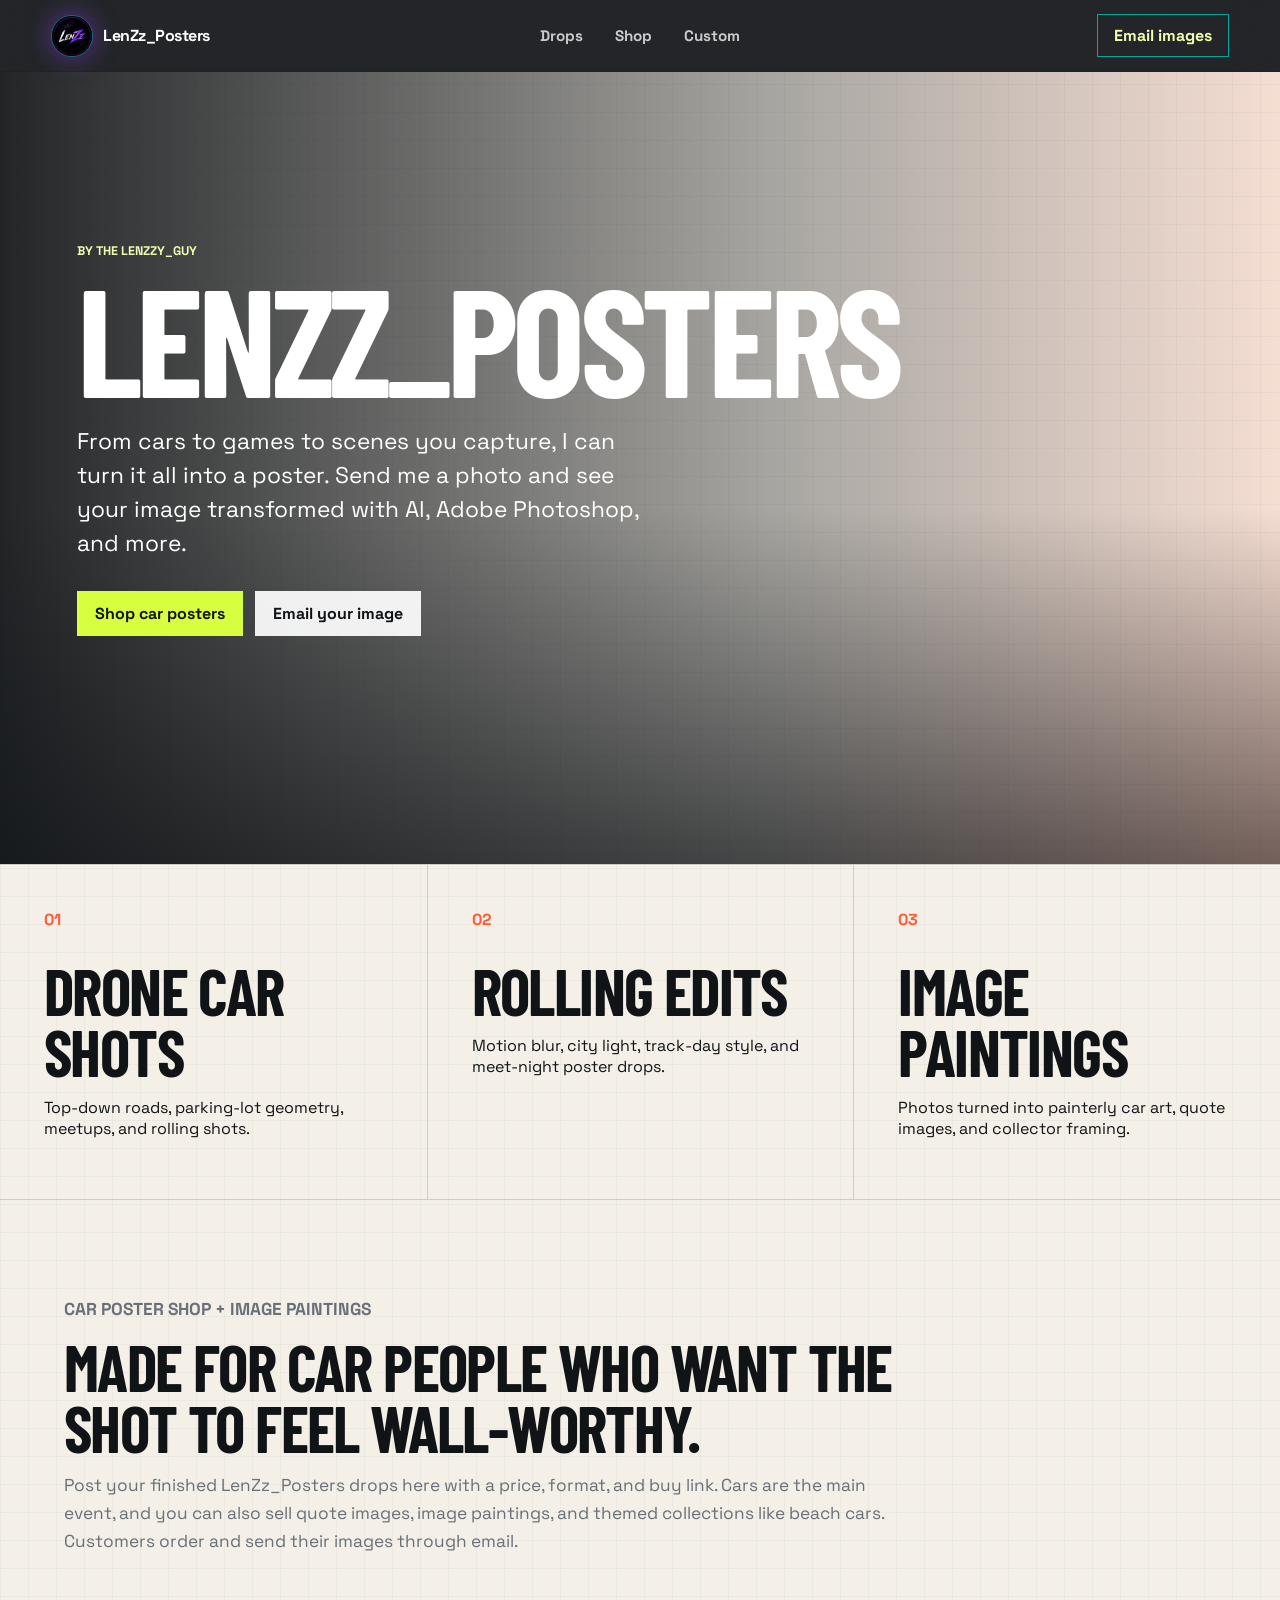
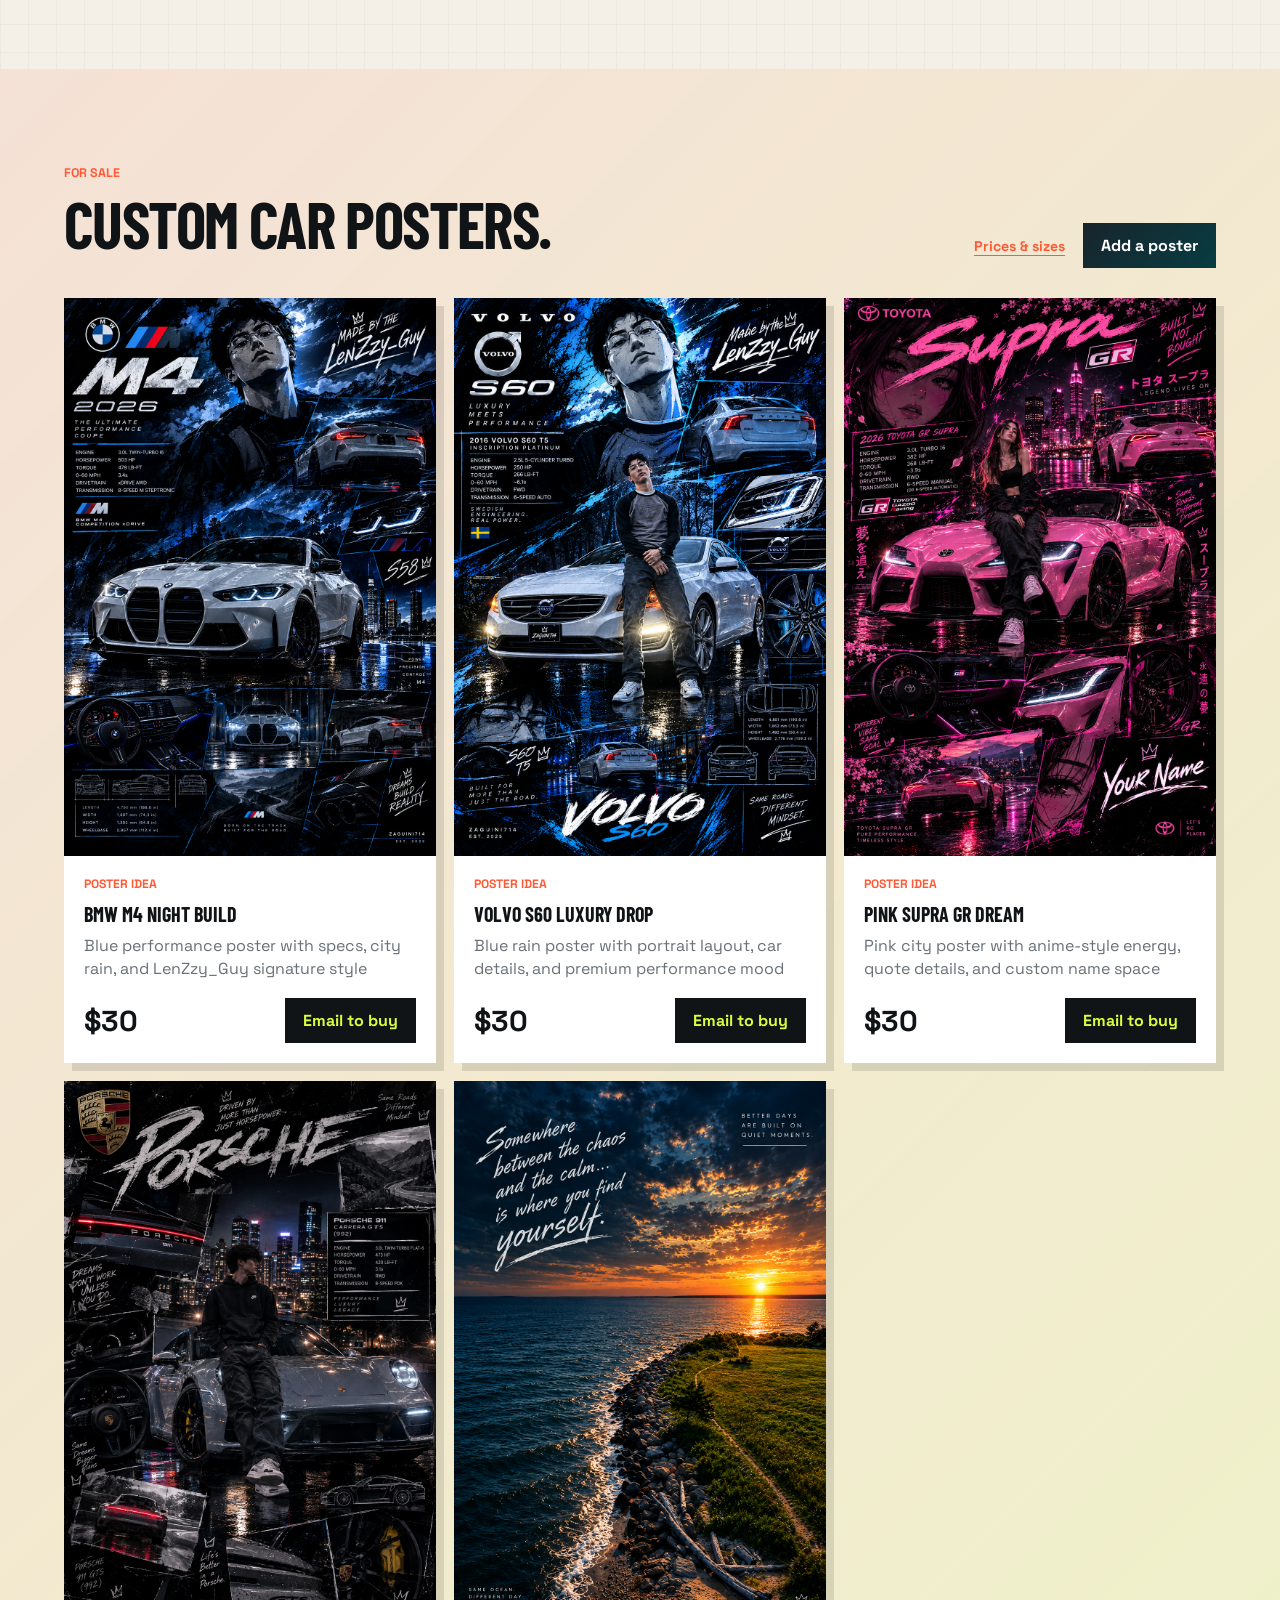
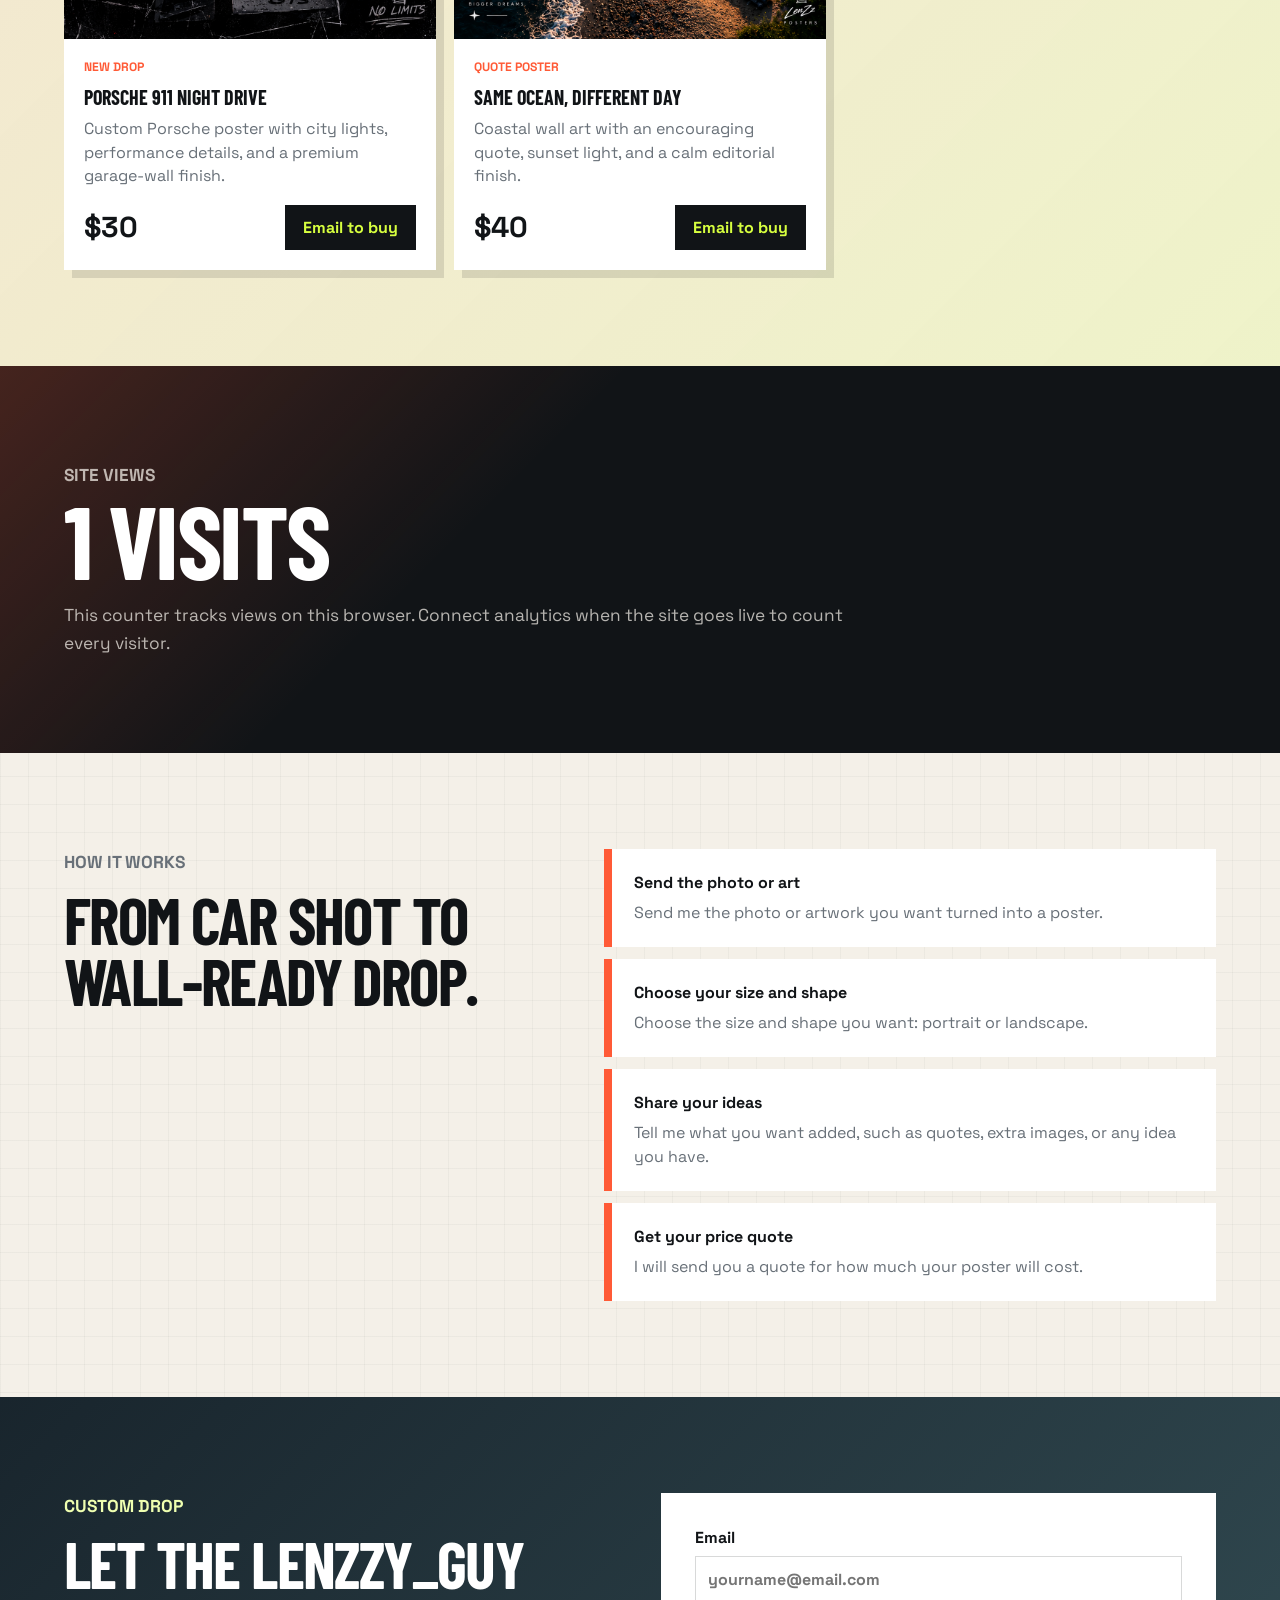
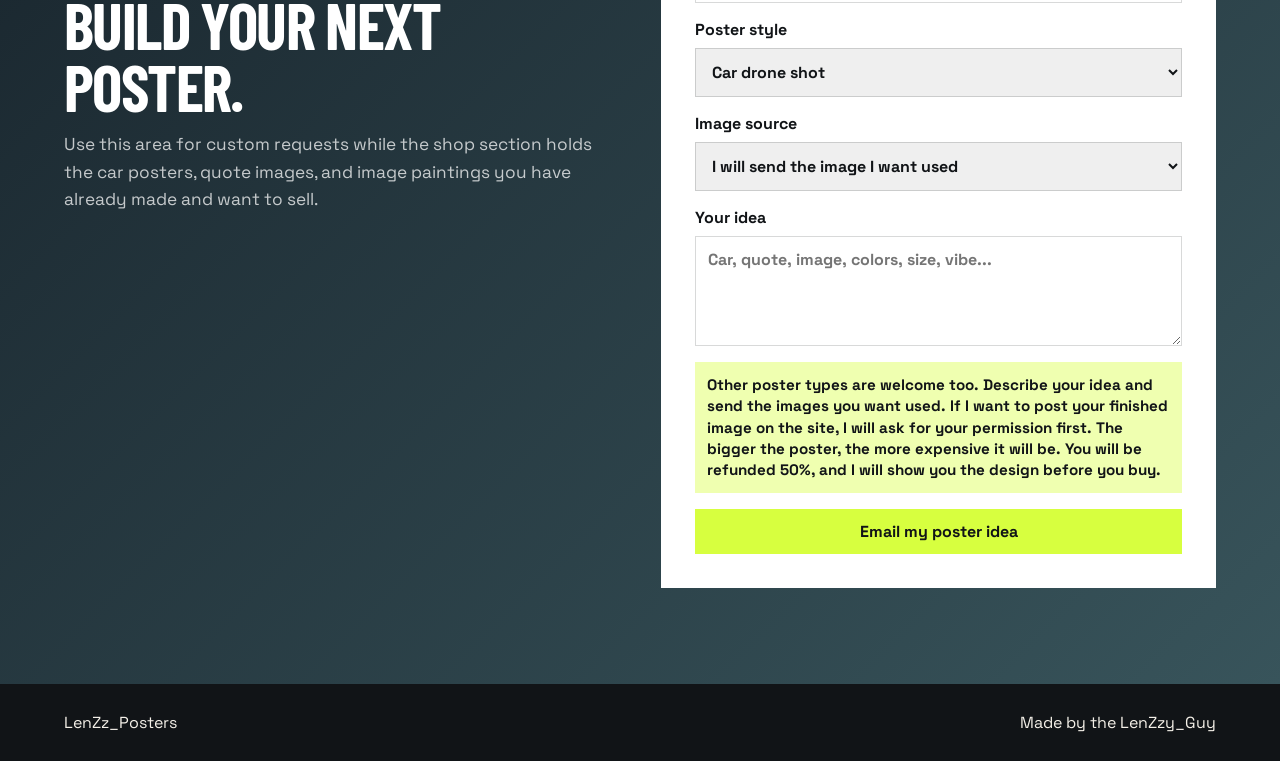
==== index.html @ ca505253 "Add poster pricing and refund warning" ====
<!DOCTYPE html>
<html lang="en">
  <head>
    <meta charset="UTF-8" />
    <meta name="viewport" content="width=device-width, initial-scale=1.0" />
    <title>LenZz_Posters | Car Poster Drops</title>
    <meta
      name="description"
      content="LenZz_Posters by the LenZzy_Guy sells cinematic car posters, drone-shot edits, quote images, and image paintings."
    />
    <link rel="preconnect" href="https://images.unsplash.com" />
    <link rel="stylesheet" href="styles.css" />
  </head>
  <body class="is-loading">
    <div class="loader" aria-label="Loading LenZz Posters">
      <div class="loader-glow"></div>
      <img src="assets/lenzz-logo.png" alt="LenZz logo" />
      <p>Loading LenZz_Posters</p>
      <span></span>
    </div>

    <header class="site-header" aria-label="Primary navigation">
      <a class="brand-mark" href="#top" aria-label="LenZz_Posters home">
        <img class="brand-logo" src="assets/lenzz-logo.png" alt="" />
        <span>LenZz_Posters</span>
      </a>
      <nav class="nav-links" aria-label="Site sections">
        <a href="#drops">Drops</a>
        <a href="#shop">Shop</a>
        <a href="#custom">Custom</a>
      </nav>
      <a class="header-action" href="mailto:Zaguini757@outlook.com">Email images</a>
    </header>

    <main id="top">
      <section class="hero" aria-label="LenZz Posters introduction">
        <div class="hero-media" role="img" aria-label="Sports car on an open road"></div>
        <div class="hero-shade"></div>
        <div class="hero-content">
          <p class="eyebrow">By the LenZzy_Guy</p>
          <h1>LenZz_Posters</h1>
          <p class="hero-copy">
            From cars to games to scenes you capture, I can turn it all into a
            poster. Send me a photo and see your image transformed with AI,
            Adobe Photoshop, and more.
          </p>
          <div class="hero-actions">
            <a class="button primary" href="#shop">Shop car posters</a>
            <a class="button secondary" href="mailto:Zaguini757@outlook.com">Email your image</a>
          </div>
        </div>
      </section>

      <section class="drop-strip" id="drops" aria-label="Featured poster styles">
        <article>
          <span class="stat">01</span>
          <h2>Drone Car Shots</h2>
          <p>Top-down roads, parking-lot geometry, meetups, and rolling shots.</p>
        </article>
        <article>
          <span class="stat">02</span>
          <h2>Rolling Edits</h2>
          <p>Motion blur, city light, track-day style, and meet-night poster drops.</p>
        </article>
        <article>
          <span class="stat">03</span>
          <h2>Image Paintings</h2>
          <p>Photos turned into painterly car art, quote images, and collector framing.</p>
        </article>
      </section>

      <section class="section-intro">
        <p class="eyebrow">Car poster shop + image paintings</p>
        <h2>Made for car people who want the shot to feel wall-worthy.</h2>
          <p>
            Post your finished LenZz_Posters drops here with a price, format, and
            buy link. Cars are the main event, and you can also sell quote images,
            image paintings, and themed collections like beach cars. Customers
            order and send their images through email.
          </p>
      </section>

      <section class="shop-section" id="shop" aria-label="Car posters for sale">
        <div class="shop-heading">
          <div>
            <p class="eyebrow">For sale</p>
            <h2>Custom Car Posters.</h2>
          </div>
          <div class="shop-heading-actions">
            <a class="text-link" href="sizes.html">Prices &amp; sizes</a>
            <a class="button secondary dark" href="#add-drop">Add a poster</a>
          </div>
        </div>

        <div class="shop-grid">
          <article class="sale-card poster-idea-card">
            <img
              src="assets/bmw-m4-poster-idea.png"
              alt="BMW M4 blue and black performance poster idea"
            />
            <div class="sale-info">
              <span class="tag">Poster Idea</span>
              <h3>BMW M4 Night Build</h3>
              <p>Blue performance poster with specs, city rain, and LenZzy_Guy signature style</p>
              <div class="price-row">
                <strong>$30</strong>
                <a href="mailto:Zaguini757@outlook.com?subject=BMW%20M4%20Poster%20Idea%20Order">Email to buy</a>
              </div>
            </div>
          </article>

          <article class="sale-card poster-idea-card">
            <img
              src="assets/volvo-s60-poster-idea.png"
              alt="Volvo S60 blue and black luxury performance poster idea"
            />
            <div class="sale-info">
              <span class="tag">Poster Idea</span>
              <h3>Volvo S60 Luxury Drop</h3>
              <p>Blue rain poster with portrait layout, car details, and premium performance mood</p>
              <div class="price-row">
                <strong>$30</strong>
                <a href="mailto:Zaguini757@outlook.com?subject=Volvo%20S60%20Poster%20Idea%20Order">Email to buy</a>
              </div>
            </div>
          </article>

          <article class="sale-card poster-idea-card">
            <img
              src="assets/toyota-supra-poster-idea.png"
              alt="Toyota Supra pink city poster idea"
            />
            <div class="sale-info">
              <span class="tag">Poster Idea</span>
              <h3>Pink Supra GR Dream</h3>
              <p>Pink city poster with anime-style energy, quote details, and custom name space</p>
              <div class="price-row">
                <strong>$30</strong>
                <a href="mailto:Zaguini757@outlook.com?subject=Toyota%20Supra%20Poster%20Idea%20Order">Email to buy</a>
              </div>
            </div>
          </article>

          <article class="sale-card poster-idea-card" id="add-drop">
            <img
              src="assets/ChatGPT%20Image%20Sep%2011,%202026,%2012_31_18%20PM.png"
              alt="Porsche 911 GT3S custom car poster with city lights and performance details"
            />
            <div class="sale-info">
              <span class="tag">New Drop</span>
              <h3>Porsche 911 Night Drive</h3>
              <p>Custom Porsche poster with city lights, performance details, and a premium garage-wall finish.</p>
              <div class="price-row">
                <strong>$30</strong>
                <a href="mailto:Zaguini757@outlook.com?subject=ChatGPT%20Poster%20Concept%20Order">Email to buy</a>
              </div>
            </div>
          </article>

          <article class="sale-card poster-idea-card">
            <img
              class="coastal-poster-image"
              src="assets/7f6ddce6-b43d-48e5-93f0-70e098652c6c.png"
              alt="Coastal sunset poster with quote text and LenZz Posters branding in the corners"
              loading="eager"
            />
            <div class="sale-info">
              <span class="tag">Quote Poster</span>
              <h3>Same Ocean, Different Day</h3>
              <p>Coastal wall art with an encouraging quote, sunset light, and a calm editorial finish.</p>
              <div class="price-row">
                <strong>$40</strong>
                <a href="mailto:Zaguini757@outlook.com?subject=Same%20Ocean%20Poster%20Order">Email to buy</a>
              </div>
            </div>
          </article>
        </div>
      </section>

      <section class="views-section" aria-label="Site view counter">
        <div>
          <p class="eyebrow">Site views</p>
          <h2><span id="view-count">0</span> visits</h2>
          <p>
            This counter tracks views on this browser. Connect analytics when
            the site goes live to count every visitor.
          </p>
        </div>
      </section>

      <section class="process-band" aria-label="Poster creation process">
        <div class="process-copy">
          <p class="eyebrow">How it works</p>
          <h2>From car shot to wall-ready drop.</h2>
        </div>
        <ol class="steps">
          <li>
            <span>Send the photo or art</span>
            Send me the photo or artwork you want turned into a poster.
          </li>
          <li>
            <span>Choose your size and shape</span>
            Choose the size and shape you want: portrait or landscape.
          </li>
          <li>
            <span>Share your ideas</span>
            Tell me what you want added, such as quotes, extra images, or any idea you have.
          </li>
          <li>
            <span>Get your price quote</span>
            I will send you a quote for how much your poster will cost.
          </li>
        </ol>
      </section>

      <section class="custom-panel" id="custom" aria-label="Custom poster request">
        <div class="custom-copy">
          <p class="eyebrow">Custom drop</p>
          <h2>Let the LenZzy_Guy build your next poster.</h2>
          <p>
            Use this area for custom requests while the shop section holds the
            car posters, quote images, and image paintings you have already
            made and want to sell.
          </p>
        </div>
        <form class="request-form">
          <label>
            Email
            <input name="email" type="email" placeholder="yourname@email.com" />
          </label>
          <label>
            Poster style
            <select name="style">
              <option>Car drone shot</option>
              <option>Rolling car edit</option>
              <option>Beach car collection</option>
              <option>Quote image</option>
              <option>Image painting</option>
              <option>Other poster type</option>
              <option>Full custom bundle</option>
            </select>
          </label>
          <label>
            Image source
            <select name="source">
              <option>I will send the image I want used</option>
              <option>I need help choosing one of my images</option>
              <option>I only have a quote idea</option>
            </select>
          </label>
          <label>
            Your idea
            <textarea name="idea" rows="4" placeholder="Car, quote, image, colors, size, vibe..."></textarea>
          </label>
          <p class="form-note">
            Other poster types are welcome too. Describe your idea and send the
            images you want used. If I want to post your finished image on the
            site, I will ask for your permission first. The bigger the poster,
            the more expensive it will be. You will be refunded 50%, and I will
            show you the design before you buy.
          </p>
          <a class="button primary" href="mailto:Zaguini757@outlook.com?subject=Custom%20LenZz_Posters%20Request">Email my poster idea</a>
        </form>
      </section>
    </main>

    <footer class="site-footer">
      <span>LenZz_Posters</span>
      <span>Made by the LenZzy_Guy</span>
    </footer>

    <script src="script.js"></script>
  </body>
</html>
---- styles.css ----
@import url("https://fonts.googleapis.com/css2?family=Barlow+Condensed:wght@600;700;800&family=Space+Grotesk:wght@400;500;600;700&display=swap");

:root {
  --ink: #111417;
  --paper: #f4f0e8;
  --muted: #687078;
  --line: rgba(17, 20, 23, 0.16);
  --purple: #ff5a36;
  --deep-purple: #18242c;
  --teal: #d7ff3f;
  --cyan: #efffb0;
  --red: #ff5a36;
  --gold: #d7ff3f;
  --green: #38545b;
  --white: #ffffff;
}

* {
  box-sizing: border-box;
}

html {
  scroll-behavior: smooth;
}

body {
  margin: 0;
  background:
    linear-gradient(rgba(17, 20, 23, 0.035) 1px, transparent 1px),
    linear-gradient(90deg, rgba(17, 20, 23, 0.035) 1px, transparent 1px),
    var(--paper);
  background-size: 28px 28px;
  color: var(--ink);
  font-family: "Space Grotesk", ui-sans-serif, system-ui, sans-serif;
}

body.is-loading {
  overflow: hidden;
}

img {
  display: block;
  width: 100%;
}

a {
  color: inherit;
  text-decoration: none;
}

.loader {
  align-items: center;
  background:
    radial-gradient(circle at center, rgba(255, 90, 54, 0.18), transparent 32%),
    linear-gradient(135deg, #111417, #18242c 48%, #34494c);
  color: var(--white);
  display: flex;
  flex-direction: column;
  gap: 18px;
  inset: 0;
  justify-content: center;
  min-height: 100vh;
  opacity: 1;
  overflow: hidden;
  position: fixed;
  transition: opacity 0.7s ease, visibility 0.7s ease;
  visibility: visible;
  z-index: 999;
}

.loader::before,
.loader::after {
  border: 1px solid rgba(0, 214, 201, 0.22);
  border-radius: 50%;
  content: "";
  height: min(72vw, 720px);
  position: absolute;
  width: min(72vw, 720px);
}

.loader::before {
  animation: loader-orbit 4s linear infinite;
  border-top-color: var(--teal);
  box-shadow: 0 0 44px rgba(0, 214, 201, 0.2);
}

.loader::after {
  animation: loader-orbit 6s linear infinite reverse;
  border-bottom-color: var(--purple);
  height: min(58vw, 580px);
  width: min(58vw, 580px);
}

.loader img {
  animation: logo-pulse 1.7s ease-in-out infinite;
  border-radius: 50%;
  box-shadow:
    0 0 30px rgba(143, 61, 255, 0.78),
    0 0 70px rgba(0, 214, 201, 0.34);
  max-width: min(52vw, 320px);
  position: relative;
  width: 320px;
  z-index: 1;
}

.loader p {
  font-weight: 950;
  letter-spacing: 0;
  margin: 0;
  position: relative;
  text-transform: uppercase;
  z-index: 1;
}

.loader span {
  background: rgba(255, 255, 255, 0.12);
  display: block;
  height: 4px;
  overflow: hidden;
  position: relative;
  width: min(320px, 72vw);
  z-index: 1;
}

.loader span::after {
  animation: loader-bar 1.4s ease-in-out infinite;
  background: linear-gradient(90deg, var(--purple), var(--teal));
  content: "";
  inset: 0;
  position: absolute;
  transform: translateX(-100%);
}

.loader-glow {
  animation: loader-glow 3s ease-in-out infinite alternate;
  background: radial-gradient(circle, rgba(0, 214, 201, 0.2), transparent 58%);
  height: 80vh;
  position: absolute;
  width: 80vh;
}

body.loader-done .loader {
  opacity: 0;
  pointer-events: none;
  visibility: hidden;
}

.site-header {
  align-items: center;
  background: rgba(17, 20, 23, 0.92);
  backdrop-filter: blur(18px);
  border-bottom: 1px solid var(--line);
  color: var(--white);
  display: grid;
  gap: 18px;
  grid-template-columns: 1fr auto 1fr;
  left: 0;
  padding: 14px clamp(18px, 4vw, 54px);
  position: sticky;
  right: 0;
  top: 0;
  z-index: 10;
}

.brand-mark,
.nav-links,
.hero-actions,
.filter-controls,
.price-row,
.shop-heading,
.workflow-grid,
.site-footer {
  align-items: center;
  display: flex;
}

.brand-mark {
  font-weight: 900;
  gap: 10px;
  letter-spacing: -0.03em;
}

.brand-logo {
  border: 1px solid rgba(0, 214, 201, 0.42);
  border-radius: 50%;
  box-shadow: 0 0 24px rgba(143, 61, 255, 0.52);
  height: 42px;
  object-fit: cover;
  width: 42px;
}

.nav-links {
  gap: clamp(14px, 3vw, 32px);
  color: rgba(255, 255, 255, 0.76);
  font-size: 0.95rem;
  font-weight: 750;
}

.header-action {
  border: 1px solid rgba(0, 214, 201, 0.72);
  color: var(--cyan);
  font-weight: 850;
  justify-self: end;
  padding: 10px 16px;
}

.hero {
  min-height: 88vh;
  overflow: hidden;
  position: relative;
}

.hero-media {
  background-image: url("https://images.unsplash.com/photo-1503376780353-7e6692767b70?auto=format&fit=crop&w=1800&q=84");
  background-position: center;
  background-size: cover;
  inset: 0;
  position: absolute;
  transform: scale(1.02);
}

.hero-shade {
  background:
    linear-gradient(90deg, rgba(17, 20, 23, 0.92), rgba(17, 20, 23, 0.34) 60%, rgba(255, 90, 54, 0.12)),
    linear-gradient(0deg, rgba(17, 20, 23, 0.66), transparent 45%);
  inset: 0;
  position: absolute;
}

.hero-content {
  color: var(--white);
  max-width: 740px;
  padding: 19vh clamp(20px, 6vw, 80px) 12vh;
  position: relative;
}

.eyebrow {
  color: var(--red);
  font-size: 0.78rem;
  font-weight: 950;
  letter-spacing: 0;
  margin: 0 0 12px;
  text-transform: uppercase;
}

.hero .eyebrow {
  color: var(--cyan);
}

h1,
h2,
h3,
p {
  margin-top: 0;
}

h1,
h2,
h3 {
  font-family: "Barlow Condensed", Impact, sans-serif;
  text-transform: uppercase;
}

h1 {
  font-size: clamp(4rem, 12vw, 10.5rem);
  letter-spacing: -0.035em;
  line-height: 0.86;
  margin-bottom: 22px;
  max-width: 980px;
}

h2 {
  font-size: clamp(2rem, 5vw, 4.4rem);
  letter-spacing: -0.025em;
  line-height: 0.96;
  margin-bottom: 14px;
}

h3 {
  font-size: 1.25rem;
  letter-spacing: 0;
  margin-bottom: 8px;
}

.hero-copy {
  font-size: clamp(1.08rem, 2vw, 1.42rem);
  line-height: 1.5;
  max-width: 610px;
}

.button,
.filter-button,
.price-row button,
.price-row a,
.sale-card > button,
.sale-card > a {
  border: 0;
  cursor: pointer;
  display: inline-flex;
  font: inherit;
  font-weight: 900;
  justify-content: center;
  min-height: 44px;
  padding: 12px 18px;
}

.button.primary {
  background: var(--teal);
  color: var(--ink);
}

.button.secondary {
  background: rgba(255, 255, 255, 0.92);
  color: var(--ink);
}

.button.secondary.dark {
  background: linear-gradient(135deg, var(--deep-purple), #073d42);
  color: var(--white);
}

.hero-actions {
  flex-wrap: wrap;
  gap: 12px;
  margin-top: 30px;
}

.drop-strip {
  border-bottom: 1px solid var(--line);
  border-top: 1px solid var(--line);
  display: grid;
  grid-template-columns: repeat(3, 1fr);
}

.drop-strip article {
  min-height: 210px;
  padding: clamp(24px, 4vw, 44px);
}

.drop-strip article + article {
  border-left: 1px solid var(--line);
}

.stat {
  color: var(--red);
  display: block;
  font-weight: 950;
  margin-bottom: 30px;
}

.section-intro,
.gallery-shell,
.shop-section,
.workflow-section,
.views-section,
.process-band,
.custom-panel {
  padding: clamp(48px, 8vw, 96px) clamp(18px, 5vw, 70px);
}

.section-intro {
  max-width: 960px;
}

.section-intro p,
.custom-copy p,
.process-copy p {
  color: var(--muted);
  font-size: 1.08rem;
  line-height: 1.6;
}

.gallery-shell {
  background:
    linear-gradient(135deg, rgba(255, 90, 54, 0.18), transparent 35%),
    #111417;
  color: var(--white);
}

.gallery-topline,
.shop-heading {
  display: flex;
  gap: 22px;
  justify-content: space-between;
  margin-bottom: 30px;
}

.filter-controls {
  align-self: end;
  background: rgba(255, 255, 255, 0.08);
  flex-wrap: wrap;
  gap: 6px;
  padding: 6px;
}

.filter-button {
  background: transparent;
  color: rgba(255, 255, 255, 0.7);
  min-height: 38px;
  padding: 8px 12px;
}

.filter-button.active {
  background: var(--teal);
  color: var(--ink);
}

.poster-grid,
.shop-grid {
  display: grid;
  gap: 18px;
  grid-template-columns: repeat(3, minmax(0, 1fr));
}

.poster-card,
.sale-card {
  background: var(--white);
  color: var(--ink);
  min-height: 420px;
  overflow: hidden;
  box-shadow: 8px 8px 0 rgba(17, 20, 23, 0.12);
}

.poster-card {
  display: grid;
  grid-template-rows: minmax(280px, 1fr) auto;
}

.poster-card.tall {
  grid-row: span 2;
}

.poster-card img,
.sale-card img {
  height: 100%;
  object-fit: cover;
}

.poster-info,
.sale-info {
  padding: 20px;
}

.poster-info span,
.tag {
  color: var(--purple);
  display: block;
  font-size: 0.76rem;
  font-weight: 950;
  margin-bottom: 10px;
  text-transform: uppercase;
}

.poster-info p,
.sale-info p {
  color: var(--muted);
  line-height: 1.45;
  margin-bottom: 0;
}

.quote-panel {
  background: #d7ff3f;
}

.quote-art {
  align-items: center;
  background:
    linear-gradient(135deg, rgba(17, 20, 23, 0.84), rgba(255, 90, 54, 0.58)),
    url("https://images.unsplash.com/photo-1517524008697-84bbe3c3fd98?auto=format&fit=crop&w=900&q=80");
  background-position: center;
  background-size: cover;
  color: var(--white);
  display: flex;
  flex-direction: column;
  justify-content: center;
  min-height: 310px;
  padding: 28px;
  text-align: center;
}

.quote-art p {
  font-size: clamp(1.7rem, 4vw, 3.2rem);
  font-weight: 950;
  line-height: 0.98;
  margin-bottom: 18px;
}

.quote-art span {
  font-weight: 850;
}

.poster-card.is-hidden {
  display: none;
}

.shop-section {
  background:
    linear-gradient(135deg, rgba(255, 90, 54, 0.1), rgba(215, 255, 63, 0.18)),
    var(--paper);
}

.shop-heading {
  align-items: flex-end;
}

.shop-heading-actions {
  align-items: center;
  display: flex;
  gap: 18px;
}

.text-link {
  color: var(--red);
  font-size: 0.88rem;
  font-weight: 800;
  text-decoration: underline;
  text-underline-offset: 4px;
}

.sale-card {
  display: grid;
  grid-template-rows: 280px auto;
}

.poster-idea-card {
  grid-template-rows: auto auto;
}

.poster-idea-card img {
  aspect-ratio: 2 / 3;
  background: var(--paper);
  display: block;
  height: auto;
  object-fit: contain;
  object-position: center;
  width: 100%;
}

.coastal-poster-image {
  aspect-ratio: 2 / 3;
  background: var(--paper);
  height: auto !important;
  object-fit: contain !important;
}

.size-guide-card {
  grid-column: 1 / -1;
  grid-template-rows: auto auto;
}

.size-guide-card img {
  background: #111417;
  height: auto;
  object-fit: contain;
  max-height: 720px;
}

.size-price-list {
  display: grid;
  gap: 8px;
  grid-template-columns: repeat(3, minmax(0, 1fr));
  margin-top: 16px;
}

.size-price-list div {
  align-items: center;
  background: var(--paper);
  border: 1px solid var(--line);
  display: flex;
  justify-content: space-between;
  padding: 11px 13px;
}

.size-price-list span {
  font-size: 0.85rem;
  font-weight: 700;
}

.size-price-list strong {
  color: var(--red);
  font-size: 1rem;
}

.workflow-size-guide {
  align-items: center;
  background: var(--white);
  display: grid;
  gap: clamp(24px, 5vw, 64px);
  grid-template-columns: minmax(0, 1fr) minmax(280px, 0.8fr);
  margin: 34px 0 12px;
  padding: clamp(20px, 4vw, 42px);
}

.workflow-size-copy h3 {
  font-size: clamp(2rem, 4vw, 3.5rem);
  margin-bottom: 10px;
}

.workflow-size-copy > p {
  color: var(--muted);
  line-height: 1.5;
  max-width: 540px;
}

.workflow-size-guide .button {
  margin-top: 18px;
}

.workflow-size-guide > img {
  background: #111417;
  height: 100%;
  max-height: 500px;
  object-fit: contain;
}

.sizes-page {
  background: var(--paper);
  min-height: 100vh;
}

.sizes-page .site-header {
  position: sticky;
}

.sizes-main {
  margin: 0 auto;
  max-width: 1320px;
  padding: clamp(48px, 8vw, 100px) clamp(18px, 5vw, 70px);
}

.sizes-heading {
  max-width: 760px;
}

.sizes-heading p:not(.eyebrow) {
  color: var(--muted);
  font-size: 1.1rem;
  line-height: 1.6;
}

.sizes-image {
  background: var(--white);
  box-shadow: 10px 10px 0 rgba(17, 20, 23, 0.12);
  margin: 42px 0;
  width: 100%;
}

.sizes-table {
  background: var(--white);
  display: grid;
  grid-template-columns: repeat(3, minmax(0, 1fr));
}

.sizes-table div {
  align-items: center;
  border: 1px solid var(--line);
  display: flex;
  justify-content: space-between;
  padding: 18px 20px;
}

.sizes-table span {
  font-weight: 700;
}

.sizes-table strong {
  color: var(--red);
  font-size: 1.1rem;
}

.size-warning {
  background: #efffb0;
  border-left: 6px solid var(--red);
  line-height: 1.55;
  margin: 24px 0 0;
  padding: 16px 18px;
}

.sizes-back {
  margin-top: 28px;
}

.tool-card {
  background:
    linear-gradient(135deg, rgba(17, 19, 24, 0.85), rgba(217, 47, 39, 0.58)),
    url("https://images.unsplash.com/photo-1518779578993-ec3579fee39f?auto=format&fit=crop&w=900&q=82");
  background-position: center;
  background-size: cover;
  color: var(--white);
  display: flex;
  flex-direction: column;
  justify-content: flex-end;
  min-height: 280px;
  padding: 24px;
}

.tool-card .tag {
  color: #ffcf5b;
}

.tool-card p {
  color: rgba(255, 255, 255, 0.8);
  line-height: 1.5;
  margin-bottom: 0;
}

.price-row {
  justify-content: space-between;
  margin-top: 18px;
}

.price-row strong {
  font-size: 1.8rem;
}

.price-row button,
.price-row a,
.sale-card > button,
.sale-card > a {
  background: var(--ink);
  color: var(--teal);
  min-width: 88px;
}

.add-card {
  background: var(--ink);
  color: var(--paper);
  display: flex;
  flex-direction: column;
  justify-content: space-between;
  padding: 24px;
}

.add-card p {
  color: rgba(247, 243, 235, 0.72);
  line-height: 1.55;
}

.workflow-section {
  background: var(--paper);
}

.workflow-grid {
  align-items: stretch;
  display: grid;
  gap: 16px;
  grid-template-columns: repeat(4, minmax(0, 1fr));
  margin-top: 28px;
}

.workflow-grid article {
  background: var(--white);
  border-top: 6px solid var(--teal);
  padding: 24px;
}

.workflow-grid span {
  color: var(--green);
  display: block;
  font-weight: 950;
  margin-bottom: 22px;
}

.workflow-grid p {
  color: var(--muted);
  line-height: 1.55;
  margin-bottom: 0;
}

.views-section {
  background:
    linear-gradient(135deg, rgba(255, 90, 54, 0.22), transparent 38%),
    var(--ink);
  color: var(--paper);
}

.views-section div {
  max-width: 780px;
}

.views-section h2 {
  color: var(--white);
  font-size: clamp(3rem, 8vw, 7rem);
}

.views-section p {
  color: rgba(247, 243, 235, 0.72);
  font-size: 1.08rem;
  line-height: 1.6;
  margin-bottom: 0;
}

.process-band {
  align-items: start;
  display: grid;
  gap: 40px;
  grid-template-columns: 0.9fr 1.1fr;
}

.steps {
  display: grid;
  gap: 12px;
  list-style: none;
  margin: 0;
  padding: 0;
}

.steps li {
  background: var(--white);
  border-left: 8px solid var(--purple);
  color: var(--muted);
  line-height: 1.5;
  padding: 22px;
}

.steps span {
  color: var(--ink);
  display: block;
  font-weight: 950;
  margin-bottom: 6px;
}

.custom-panel {
  background:
    linear-gradient(135deg, rgba(24, 36, 44, 0.98), rgba(56, 84, 91, 0.96)),
    var(--green);
  color: var(--white);
  display: grid;
  gap: 42px;
  grid-template-columns: 1fr 1fr;
}

.custom-panel .eyebrow {
  color: var(--cyan);
}

.custom-copy p {
  color: rgba(255, 255, 255, 0.74);
}

.request-form {
  background: var(--white);
  color: var(--ink);
  display: grid;
  gap: 16px;
  padding: clamp(22px, 4vw, 34px);
}

label {
  display: grid;
  font-weight: 900;
  gap: 8px;
}

select,
input,
textarea {
  border: 1px solid var(--line);
  color: var(--ink);
  font: inherit;
  padding: 12px;
  width: 100%;
}

textarea {
  resize: vertical;
}

.form-note {
  background: #efffb0;
  color: var(--ink);
  font-size: 0.95rem;
  font-weight: 850;
  line-height: 1.4;
  margin: 0;
  padding: 12px;
}

@keyframes loader-orbit {
  to {
    transform: rotate(360deg);
  }
}

@keyframes logo-pulse {
  0%,
  100% {
    transform: scale(1);
  }

  50% {
    transform: scale(1.04);
  }
}

@keyframes loader-bar {
  to {
    transform: translateX(100%);
  }
}

@keyframes loader-glow {
  from {
    transform: scale(0.82);
  }

  to {
    transform: scale(1.12);
  }
}

.site-footer {
  background: var(--ink);
  color: var(--paper);
  justify-content: space-between;
  padding: 28px clamp(18px, 5vw, 70px);
}

@media (max-width: 850px) {
  .site-header {
    grid-template-columns: 1fr;
  }

  .header-action {
    justify-self: start;
  }

  .hero {
    min-height: 78vh;
  }

  .drop-strip,
  .poster-grid,
  .shop-grid,
  .workflow-grid,
  .process-band,
  .custom-panel {
    grid-template-columns: 1fr;
  }

  .drop-strip article + article {
    border-left: 0;
    border-top: 1px solid var(--line);
  }

  .gallery-topline,
  .shop-heading,
  .site-footer {
    align-items: flex-start;
    flex-direction: column;
  }

  .shop-heading-actions {
    align-items: flex-start;
    flex-direction: column;
    gap: 12px;
  }

  .poster-card.tall {
    grid-row: auto;
  }

  .workflow-size-guide {
    grid-template-columns: 1fr;
  }

  .size-price-list {
    grid-template-columns: repeat(2, minmax(0, 1fr));
  }
}
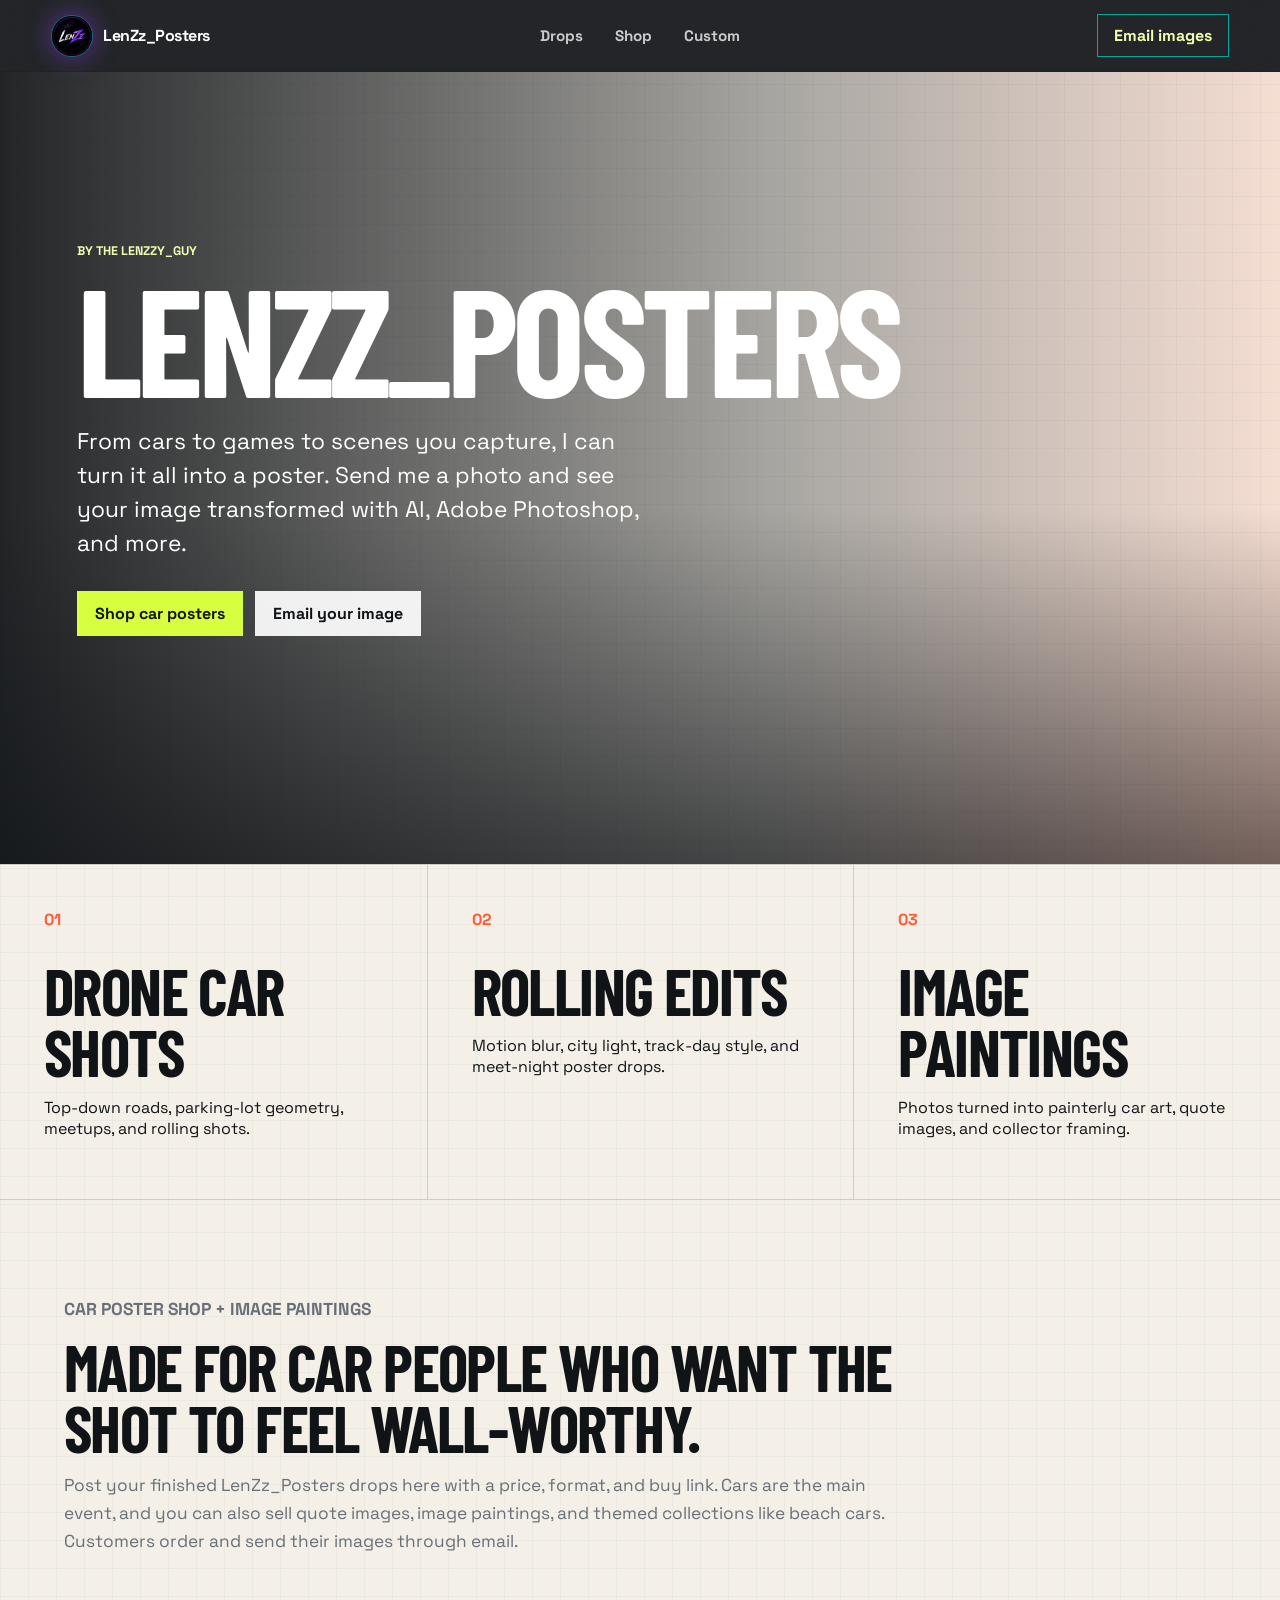
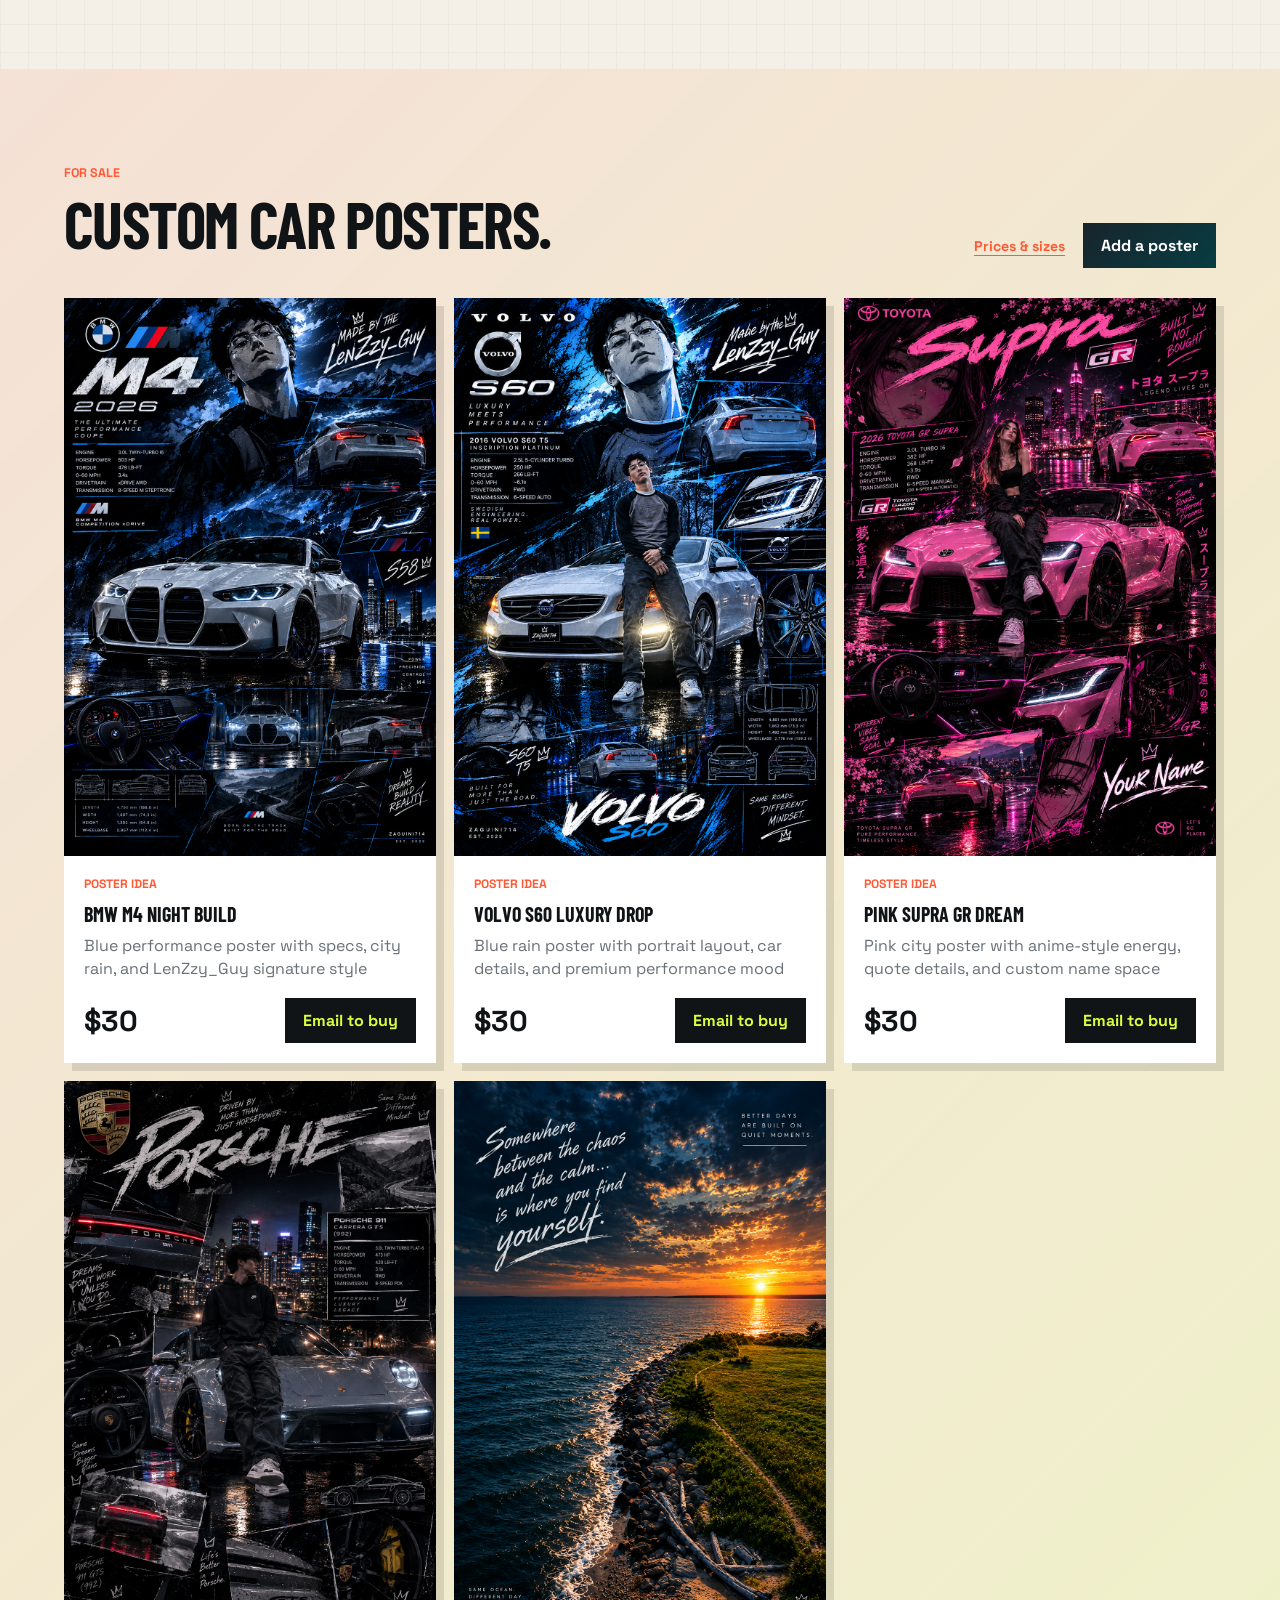
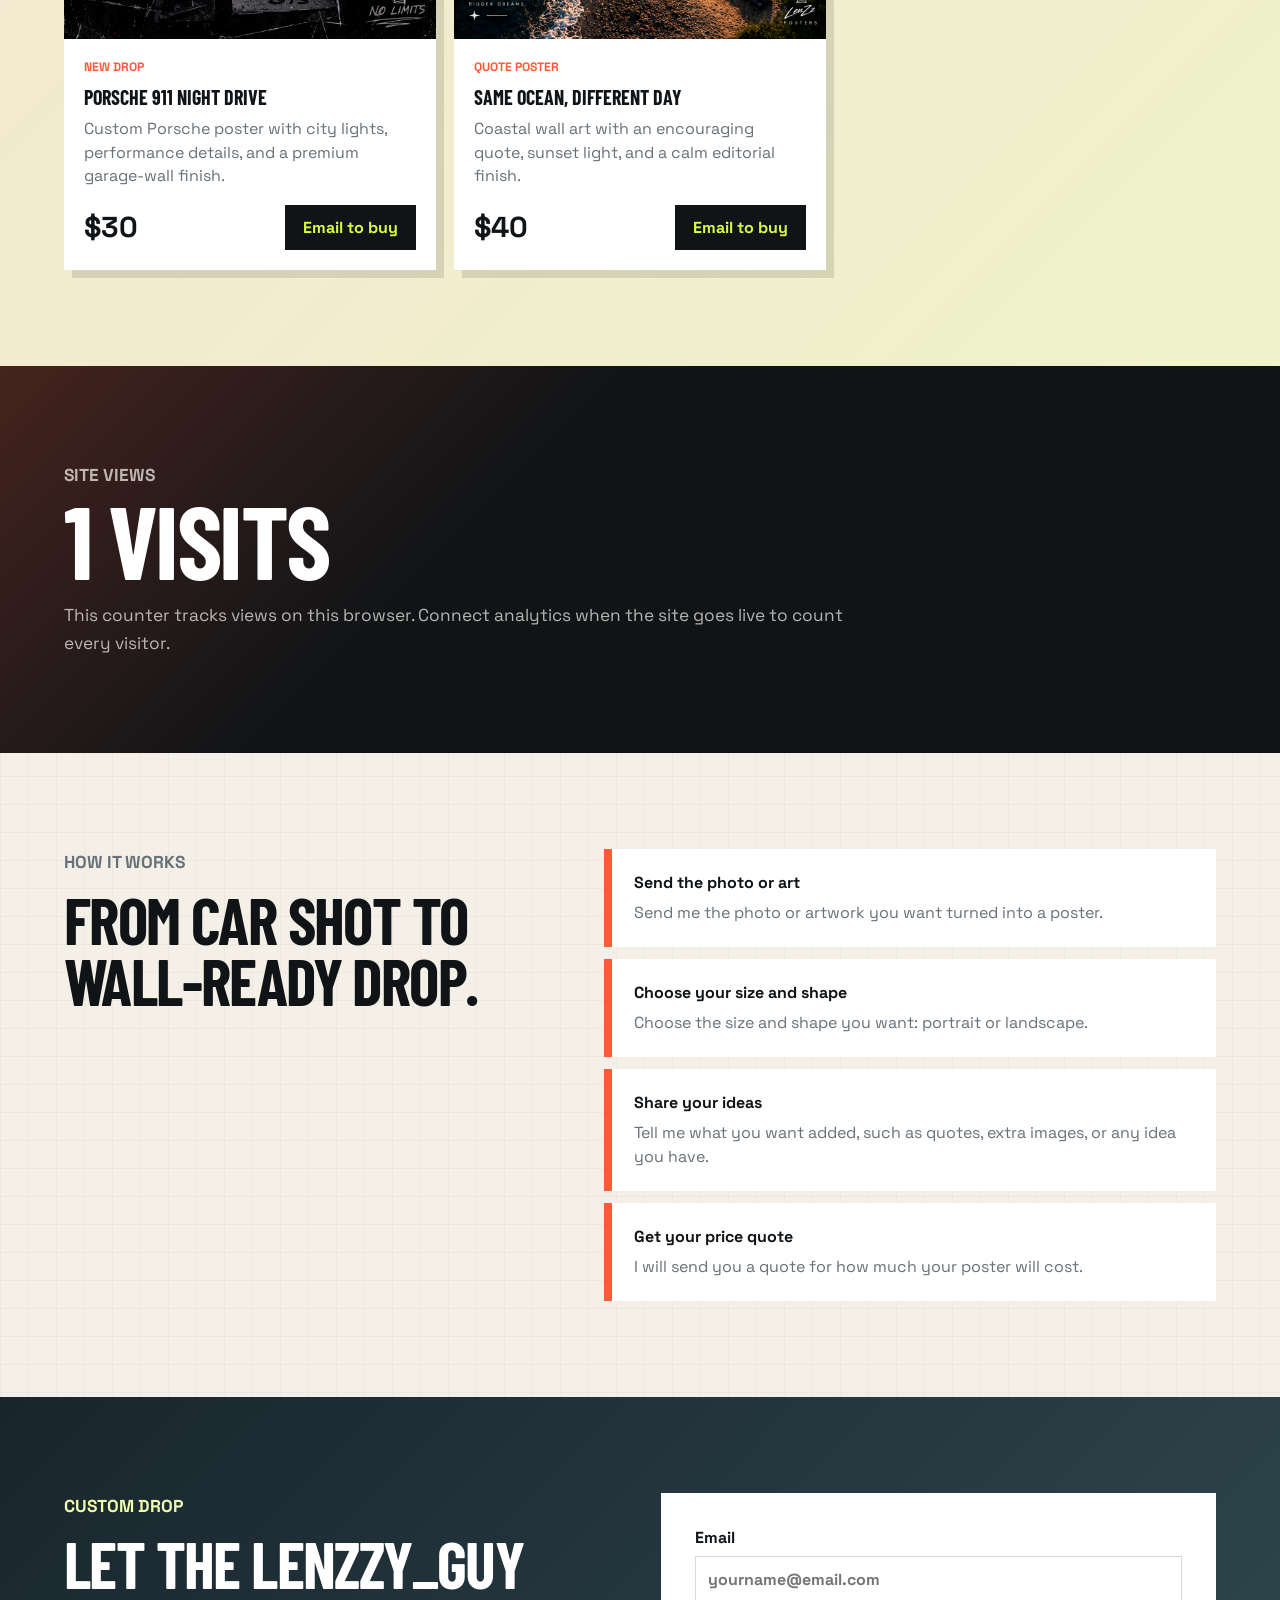
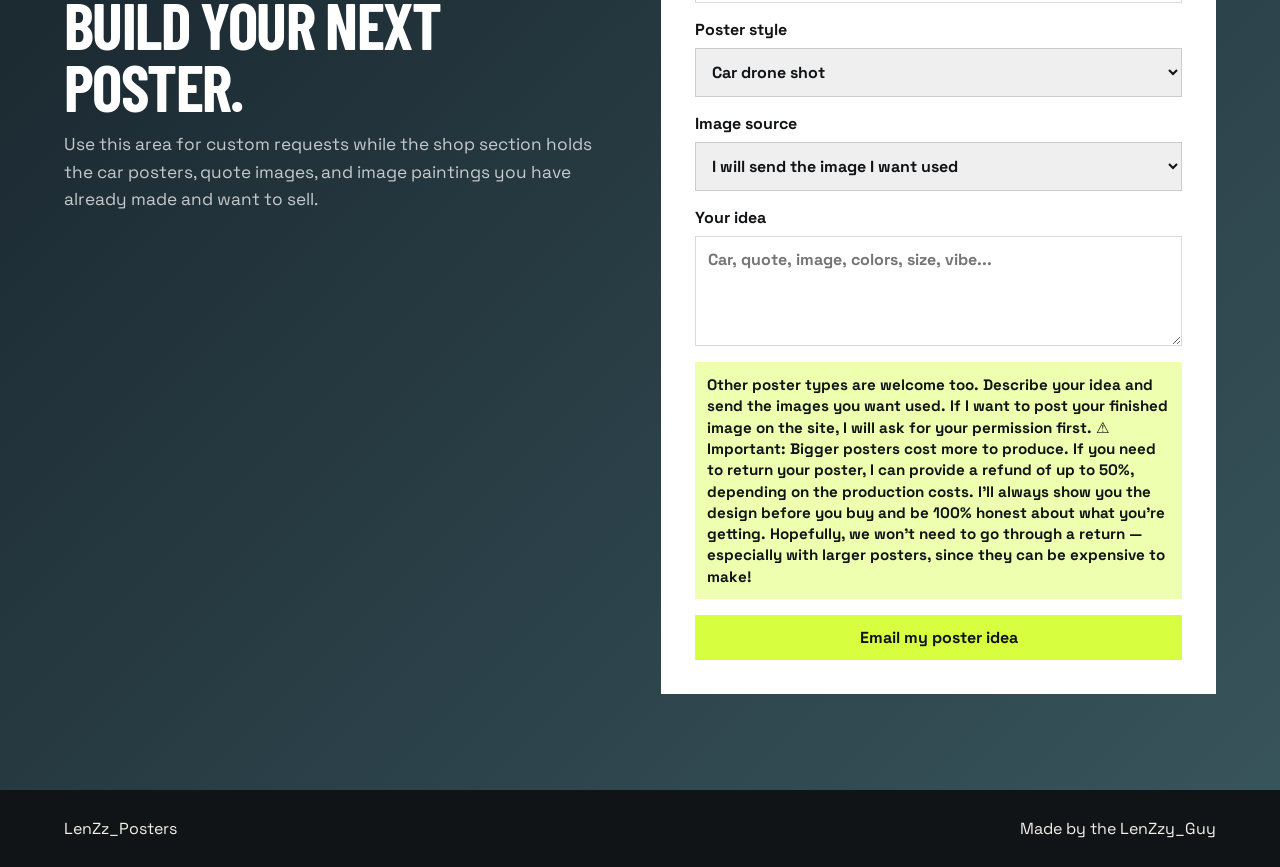
==== commit 7dcdbf04: "Update poster refund notice" ====
--- a/index.html
+++ b/index.html
@@ -255,9 +255,13 @@
           <p class="form-note">
             Other poster types are welcome too. Describe your idea and send the
             images you want used. If I want to post your finished image on the
-            site, I will ask for your permission first. The bigger the poster,
-            the more expensive it will be. You will be refunded 50%, and I will
-            show you the design before you buy.
+            site, I will ask for your permission first. ⚠️ <strong>Important:</strong>
+            Bigger posters cost more to produce. If you need to return your
+            poster, I can provide a <strong>refund of up to 50%</strong>,
+            depending on the production costs. I’ll always show you the design
+            <strong>before you buy</strong> and be 100% honest about what you’re
+            getting. Hopefully, we won’t need to go through a return —
+            especially with larger posters, since they can be expensive to make!
           </p>
           <a class="button primary" href="mailto:Zaguini757@outlook.com?subject=Custom%20LenZz_Posters%20Request">Email my poster idea</a>
         </form>
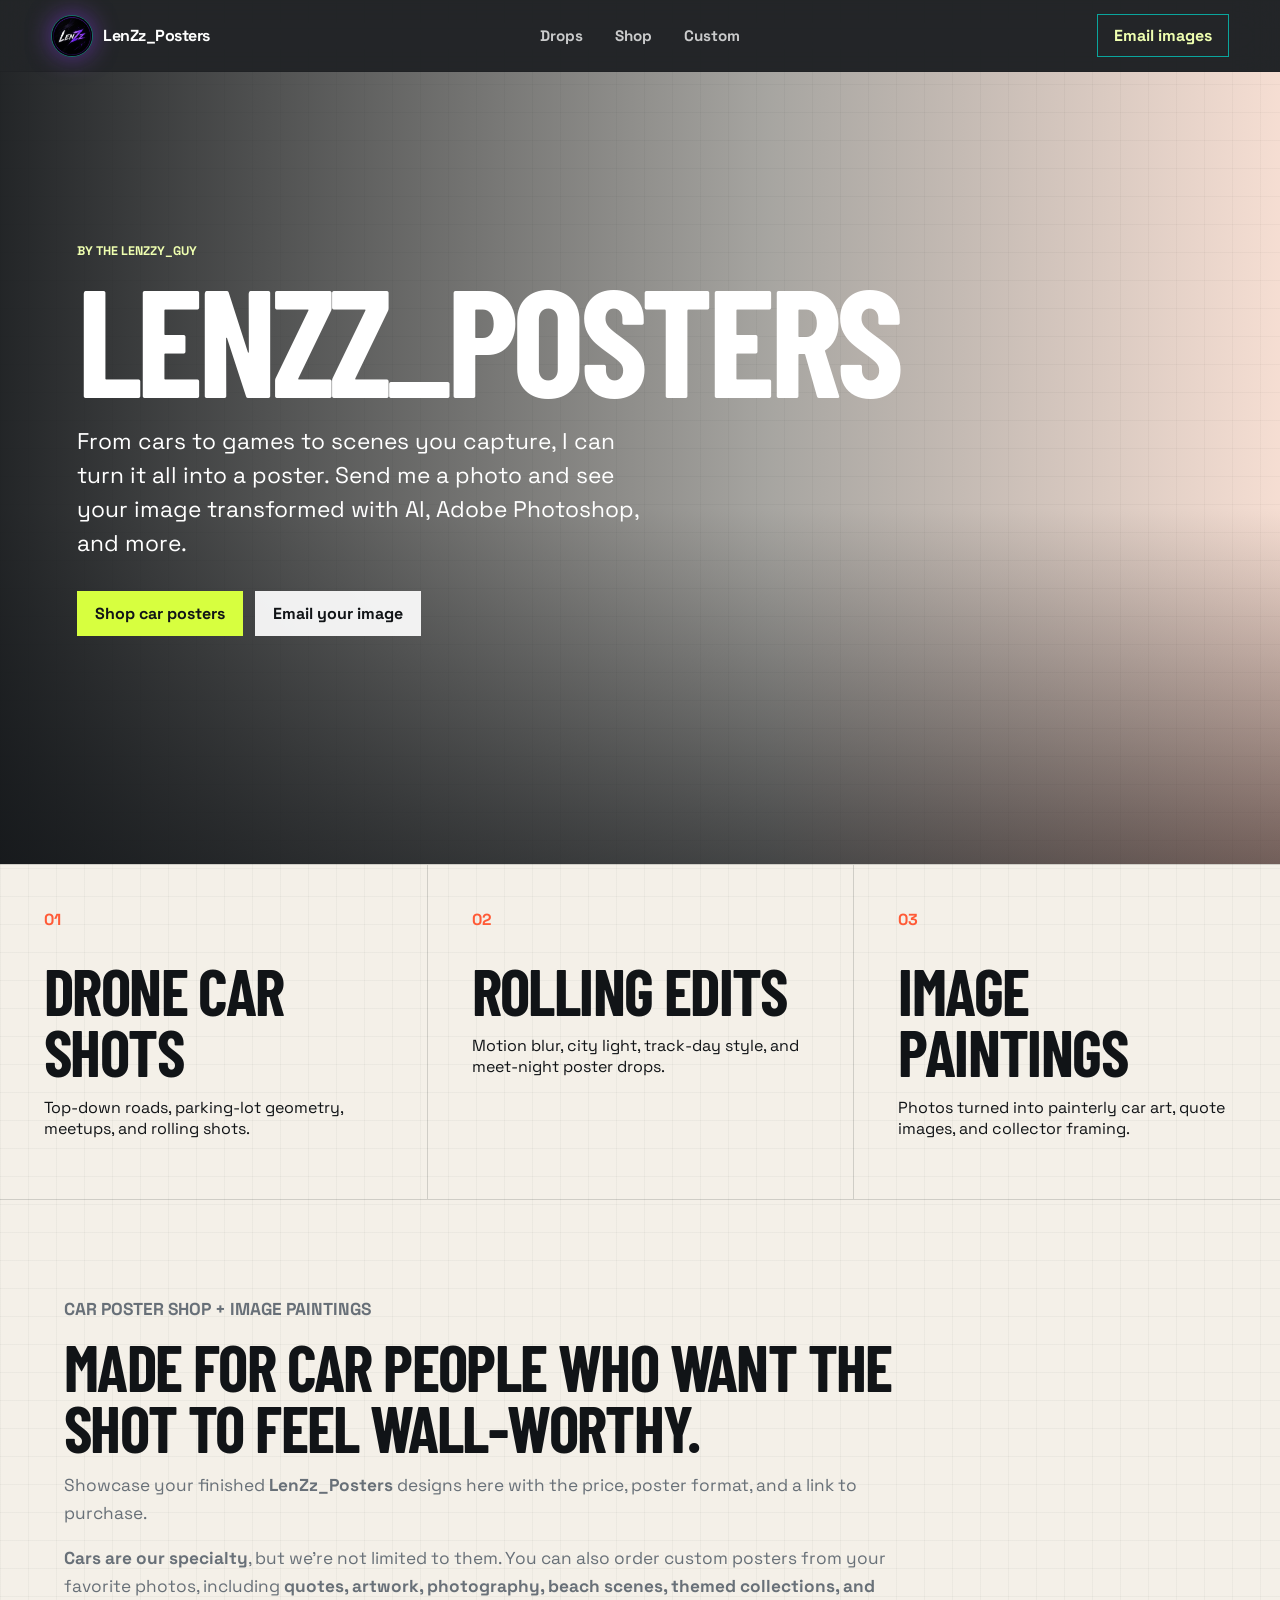
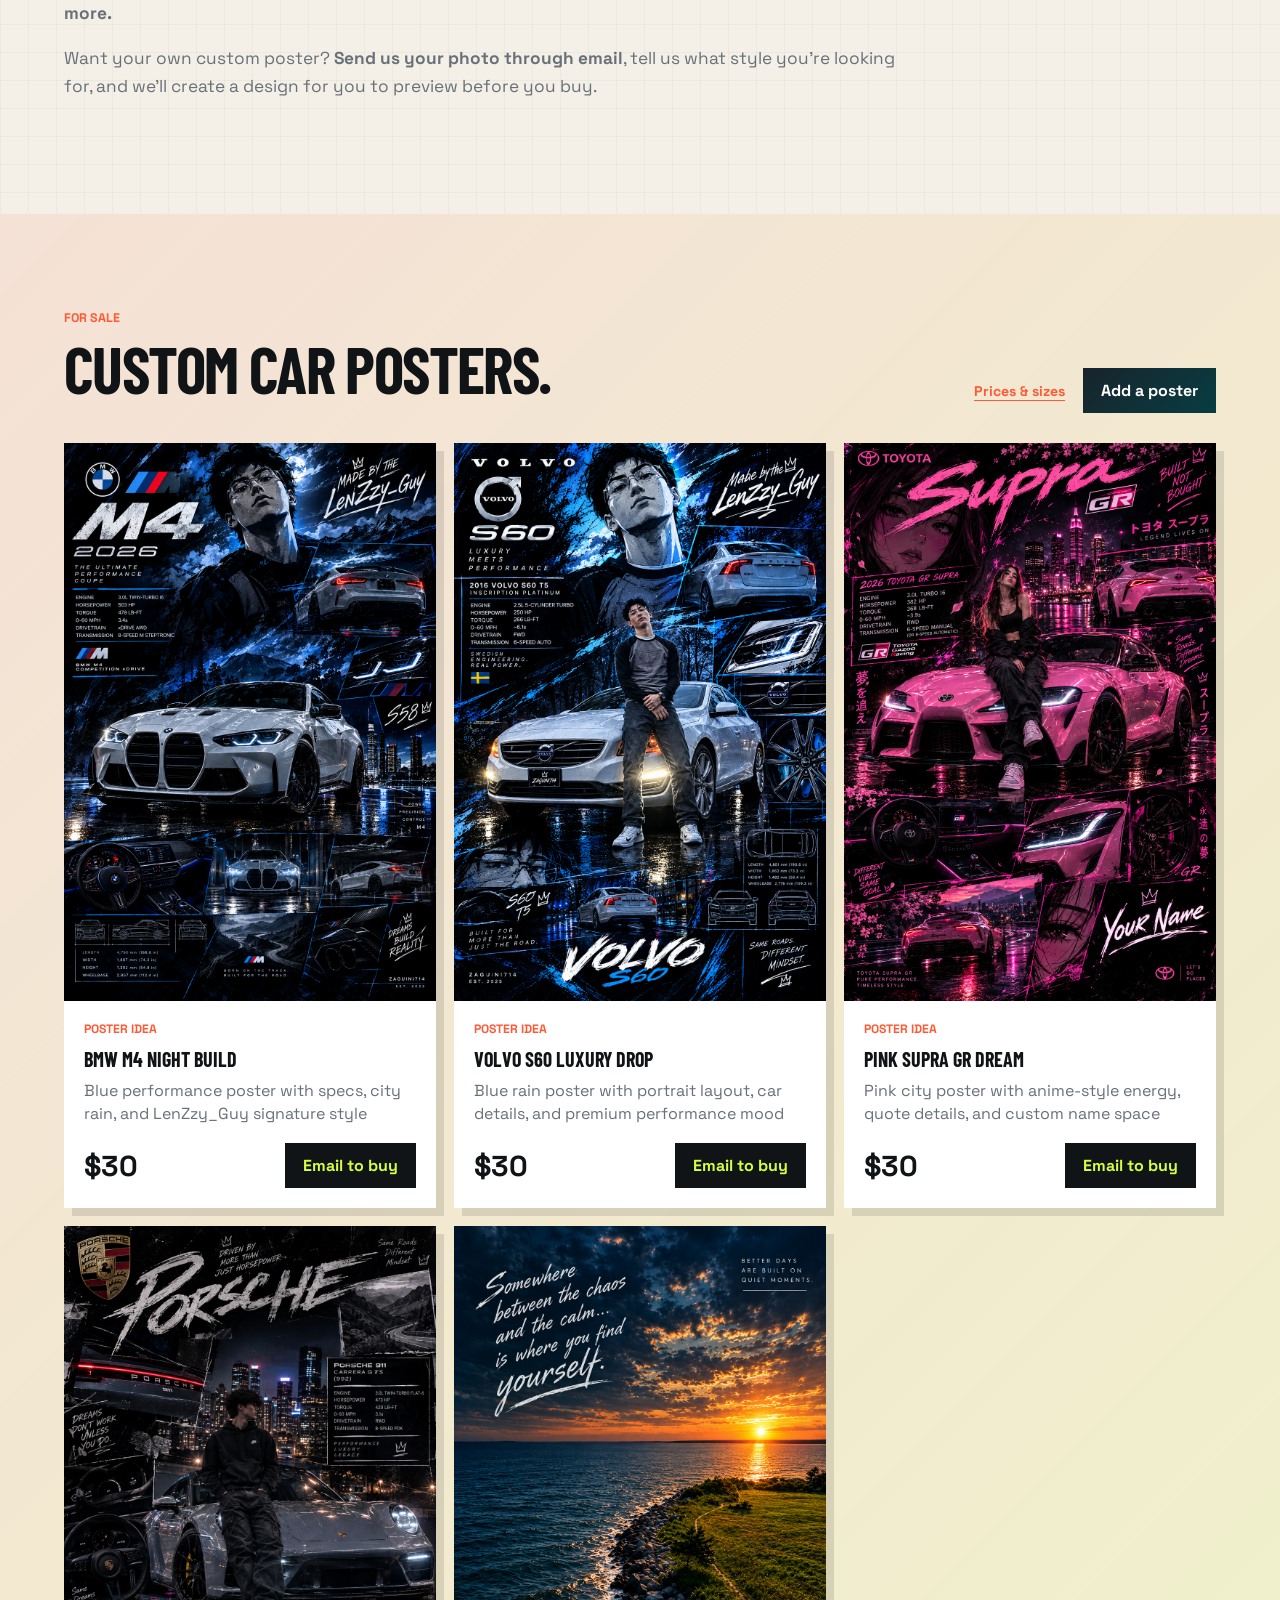
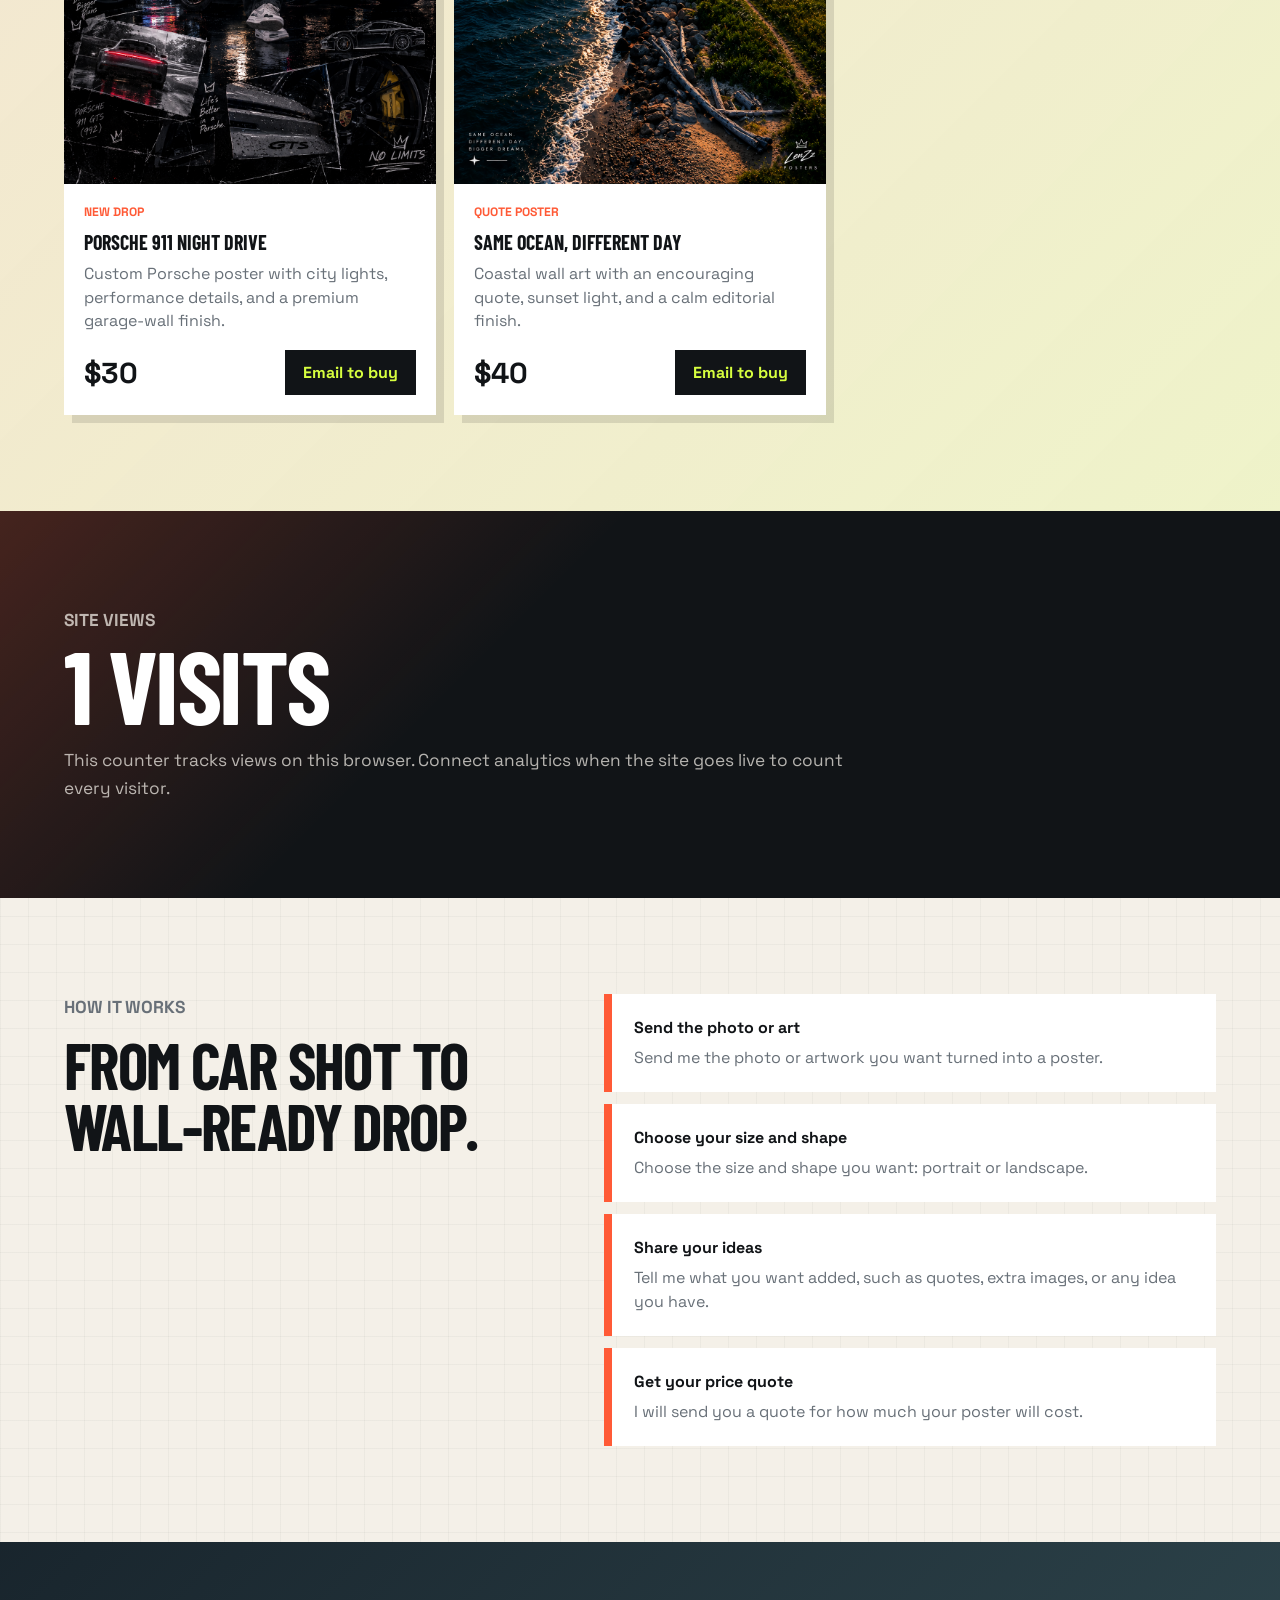
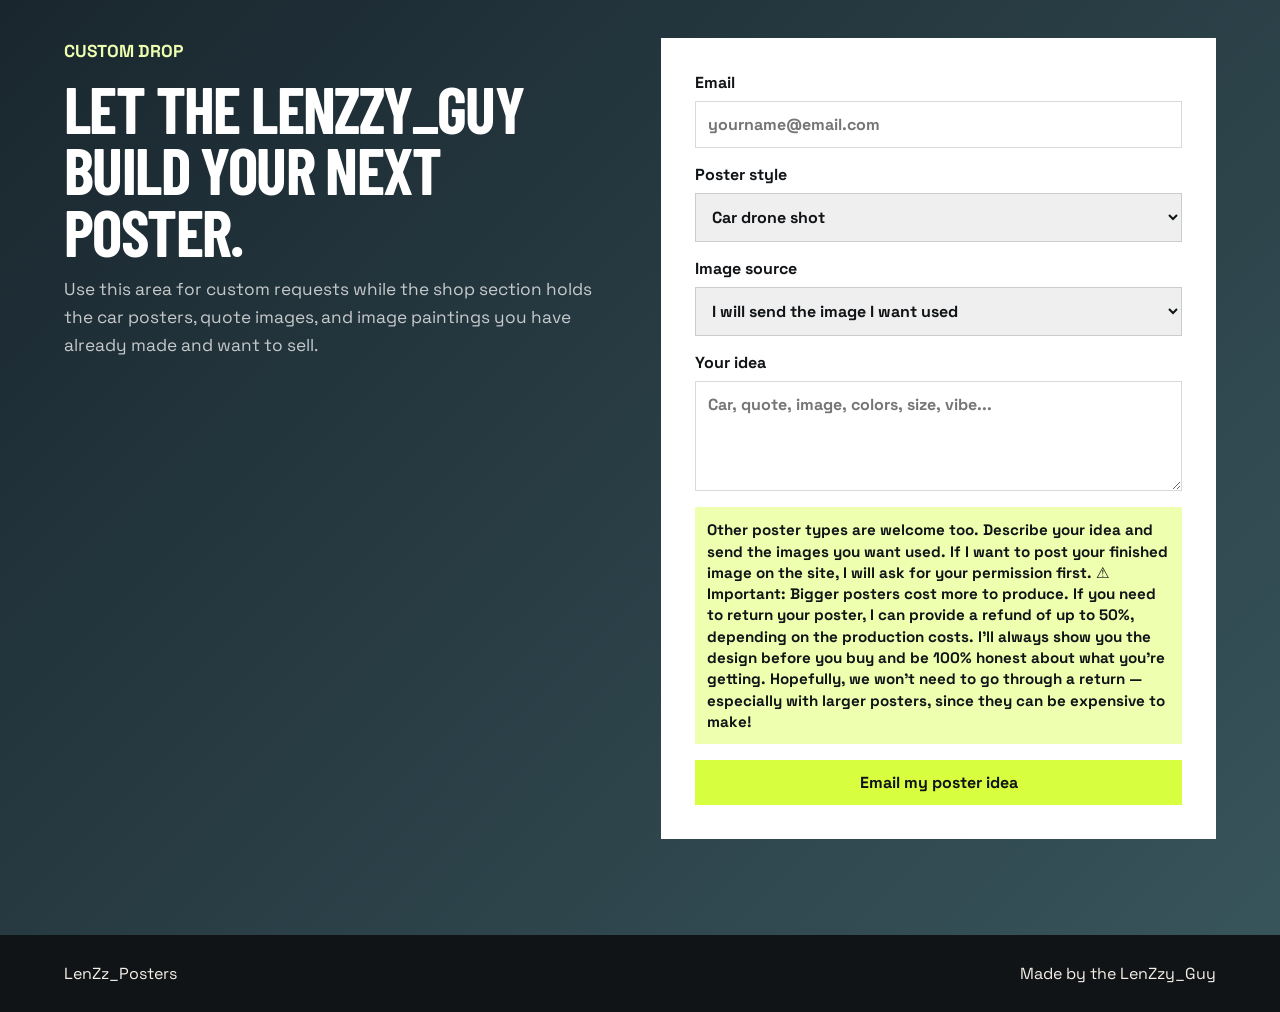
==== commit c622c6ac: "Update shop introduction copy" ====
--- a/index.html
+++ b/index.html
@@ -73,10 +73,19 @@
         <p class="eyebrow">Car poster shop + image paintings</p>
         <h2>Made for car people who want the shot to feel wall-worthy.</h2>
           <p>
-            Post your finished LenZz_Posters drops here with a price, format, and
-            buy link. Cars are the main event, and you can also sell quote images,
-            image paintings, and themed collections like beach cars. Customers
-            order and send their images through email.
+            Showcase your finished <strong>LenZz_Posters</strong> designs here
+            with the price, poster format, and a link to purchase.
+          </p>
+          <p>
+            <strong>Cars are our specialty</strong>, but we're not limited to
+            them. You can also order custom posters from your favorite photos,
+            including <strong>quotes, artwork, photography, beach scenes,
+            themed collections, and more.</strong>
+          </p>
+          <p>
+            Want your own custom poster? <strong>Send us your photo through
+            email</strong>, tell us what style you're looking for, and we'll
+            create a design for you to preview before you buy.
           </p>
       </section>
 
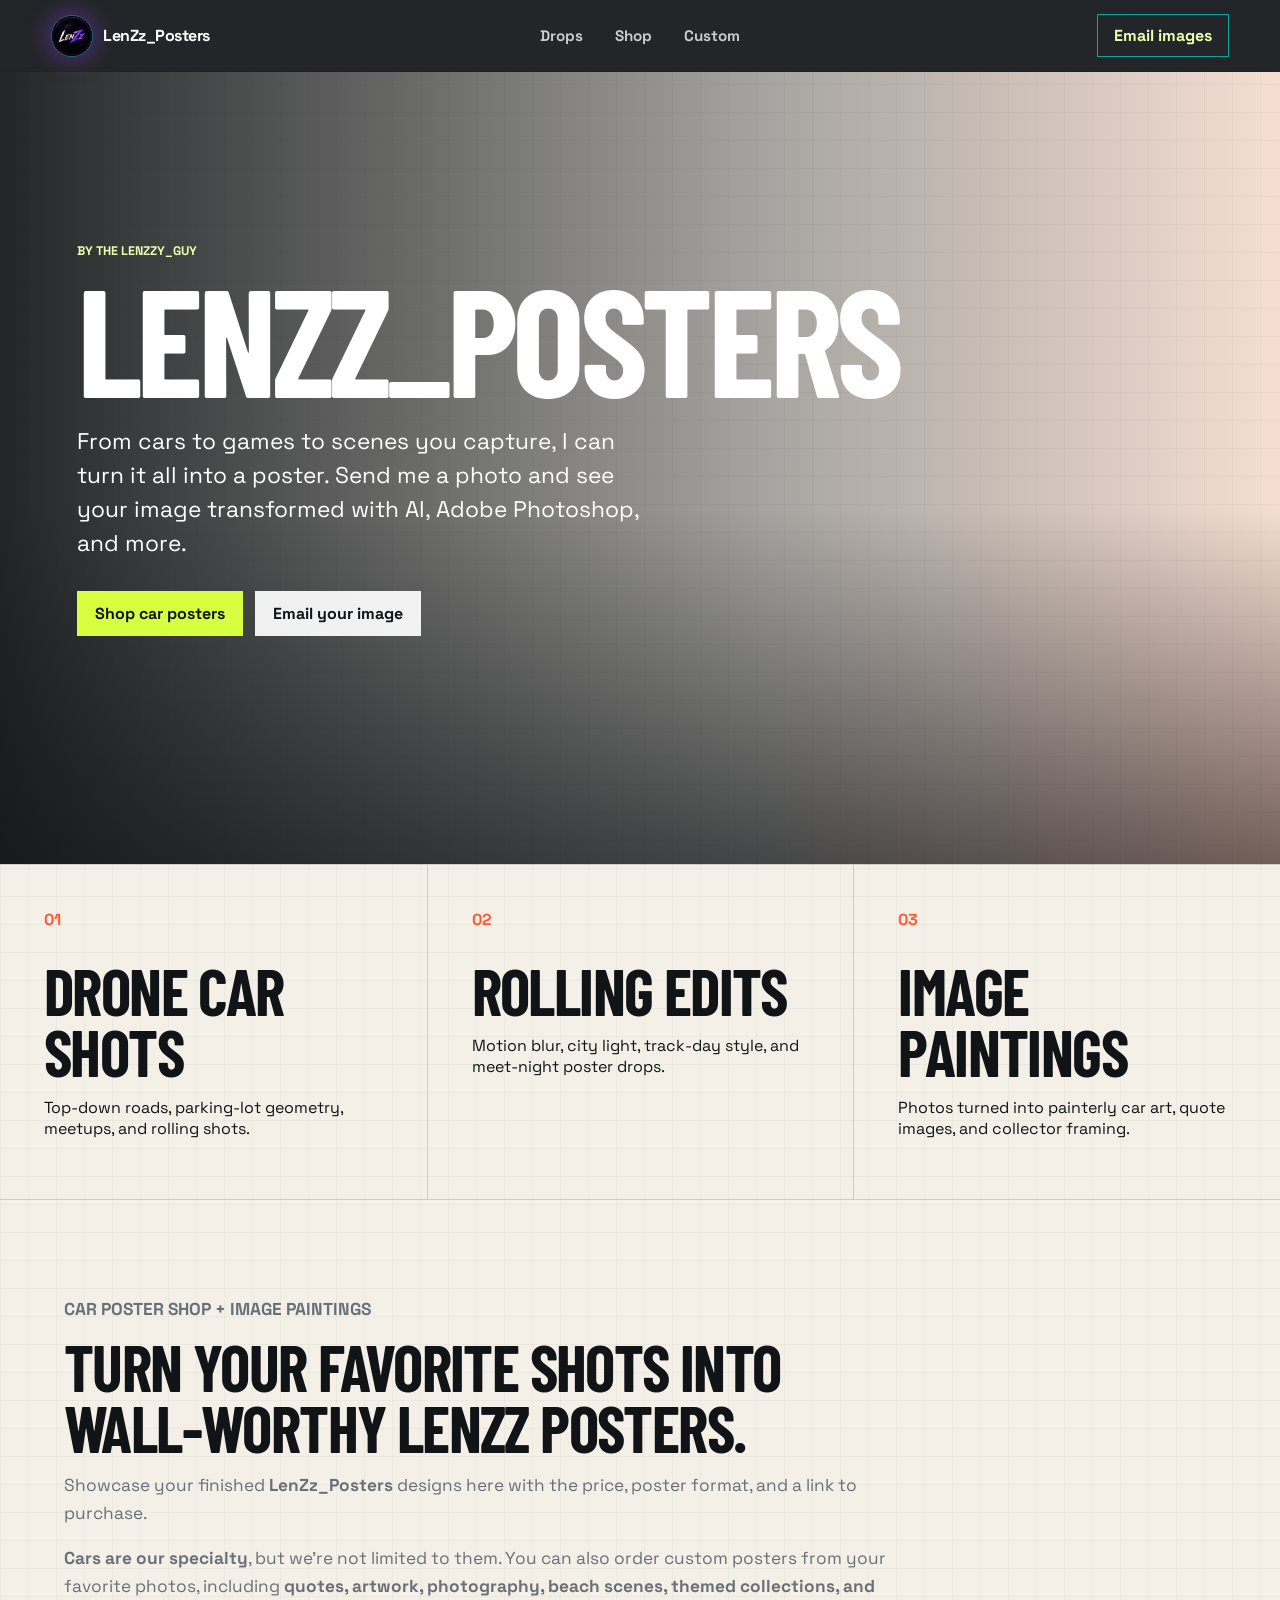
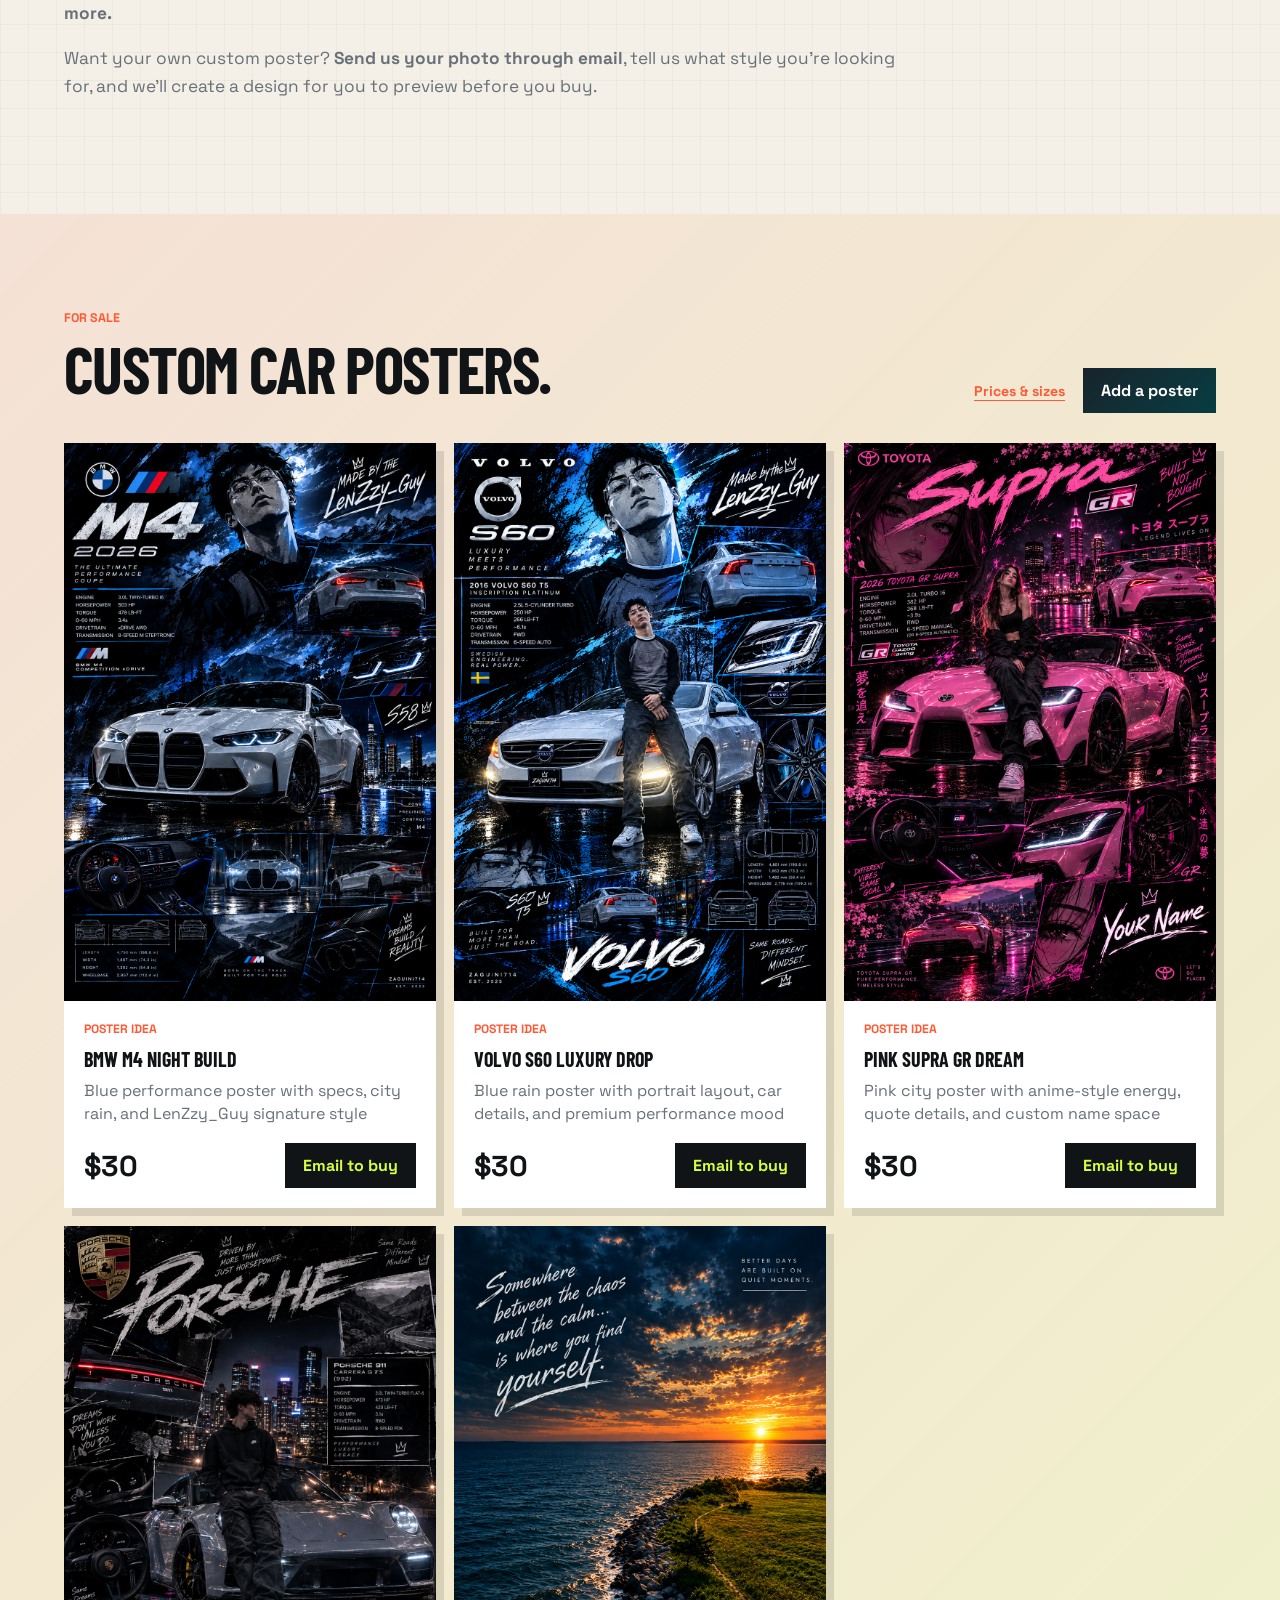
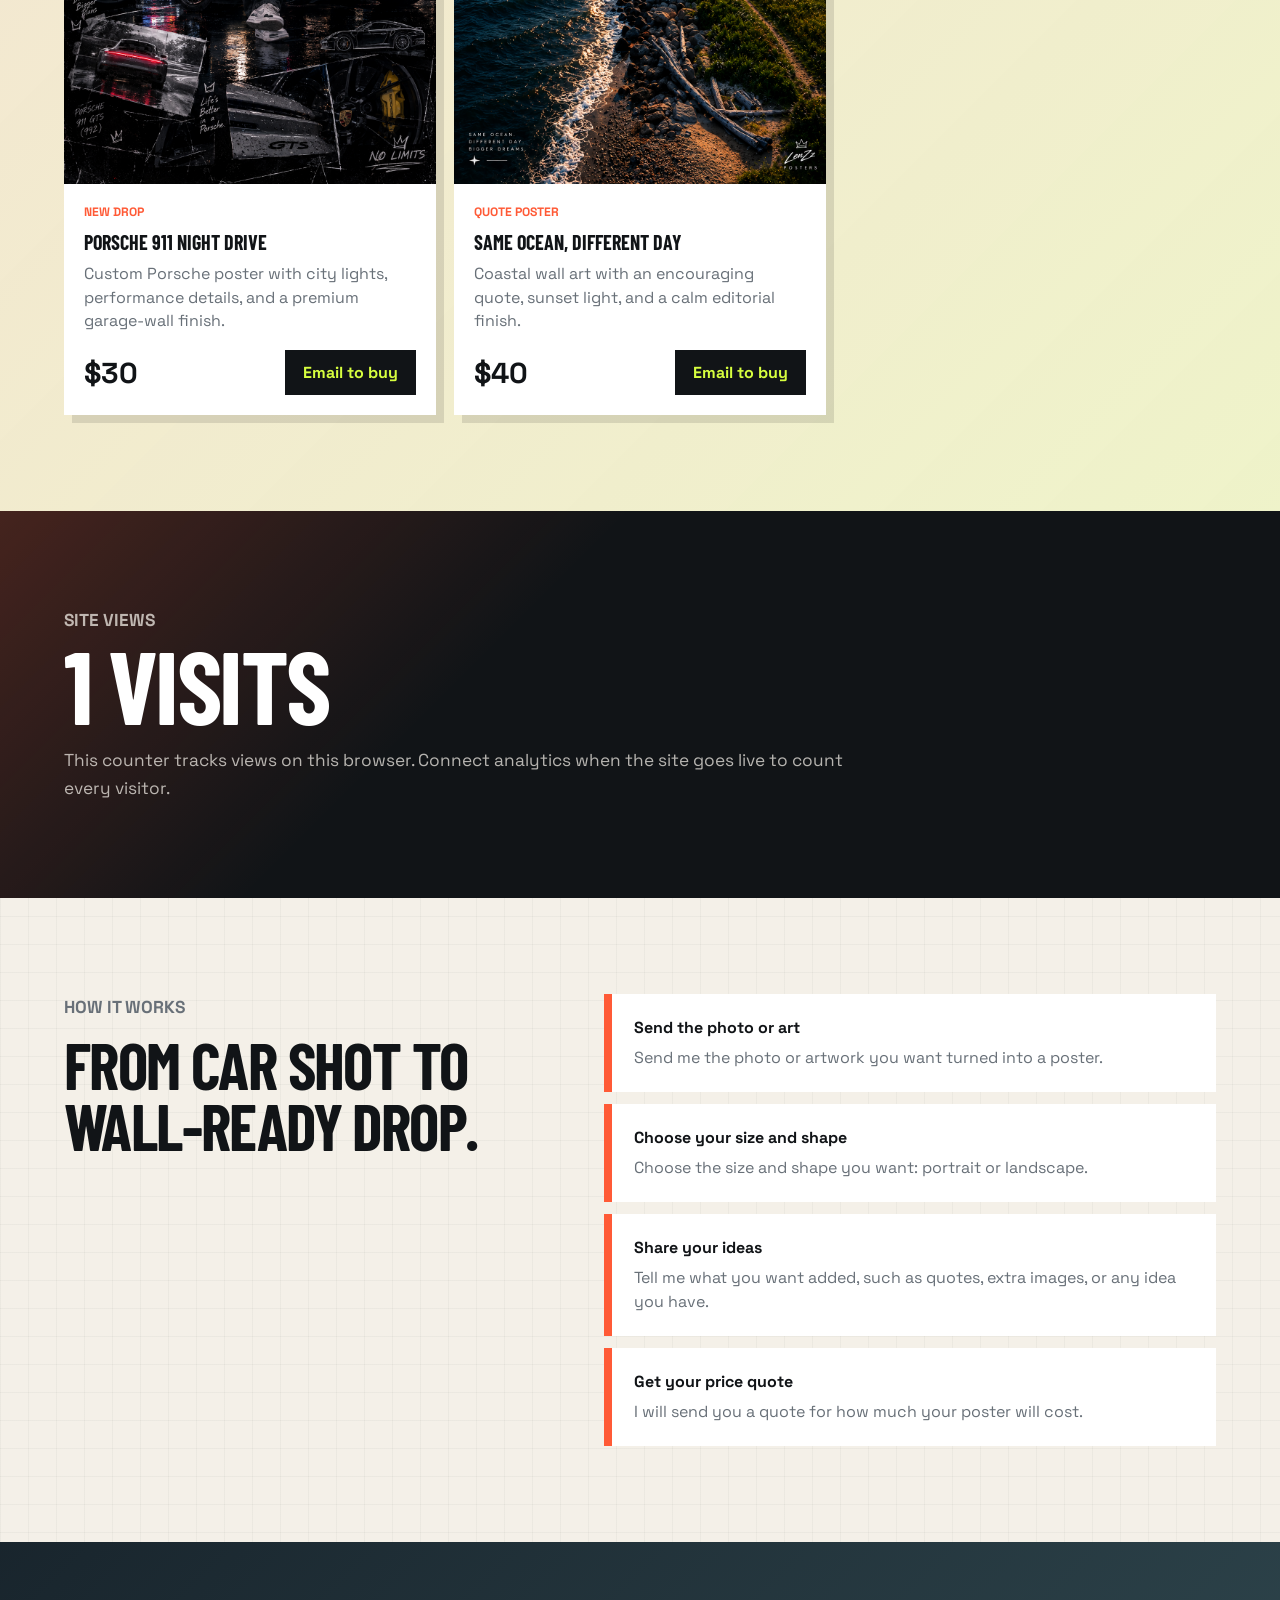
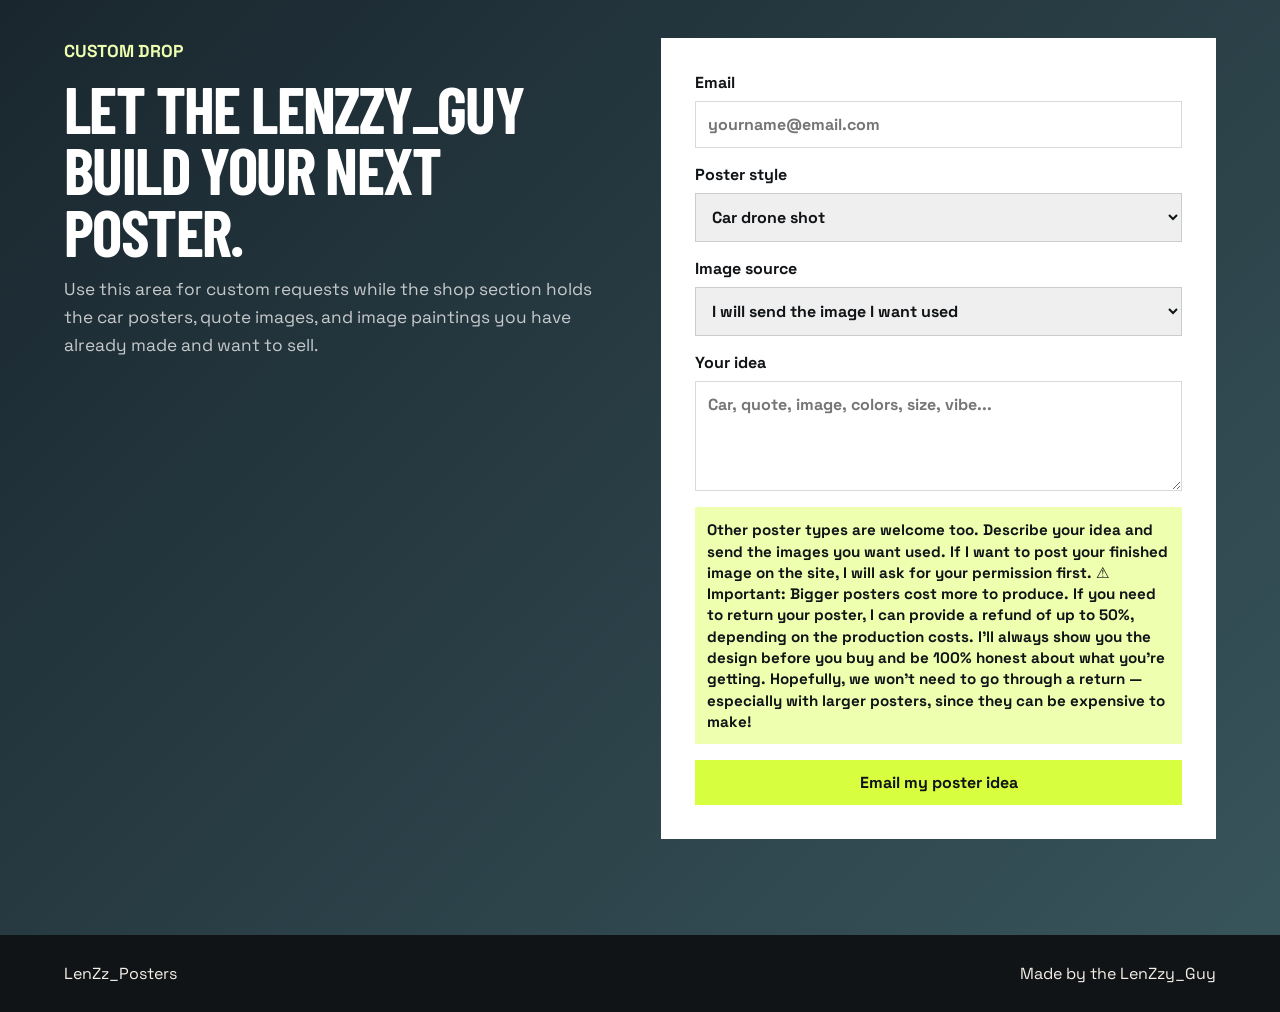
==== commit bb047327: "Update shop headline" ====
--- a/index.html
+++ b/index.html
@@ -71,7 +71,7 @@
 
       <section class="section-intro">
         <p class="eyebrow">Car poster shop + image paintings</p>
-        <h2>Made for car people who want the shot to feel wall-worthy.</h2>
+        <h2>Turn Your Favorite Shots Into Wall-Worthy LenZz Posters.</h2>
           <p>
             Showcase your finished <strong>LenZz_Posters</strong> designs here
             with the price, poster format, and a link to purchase.
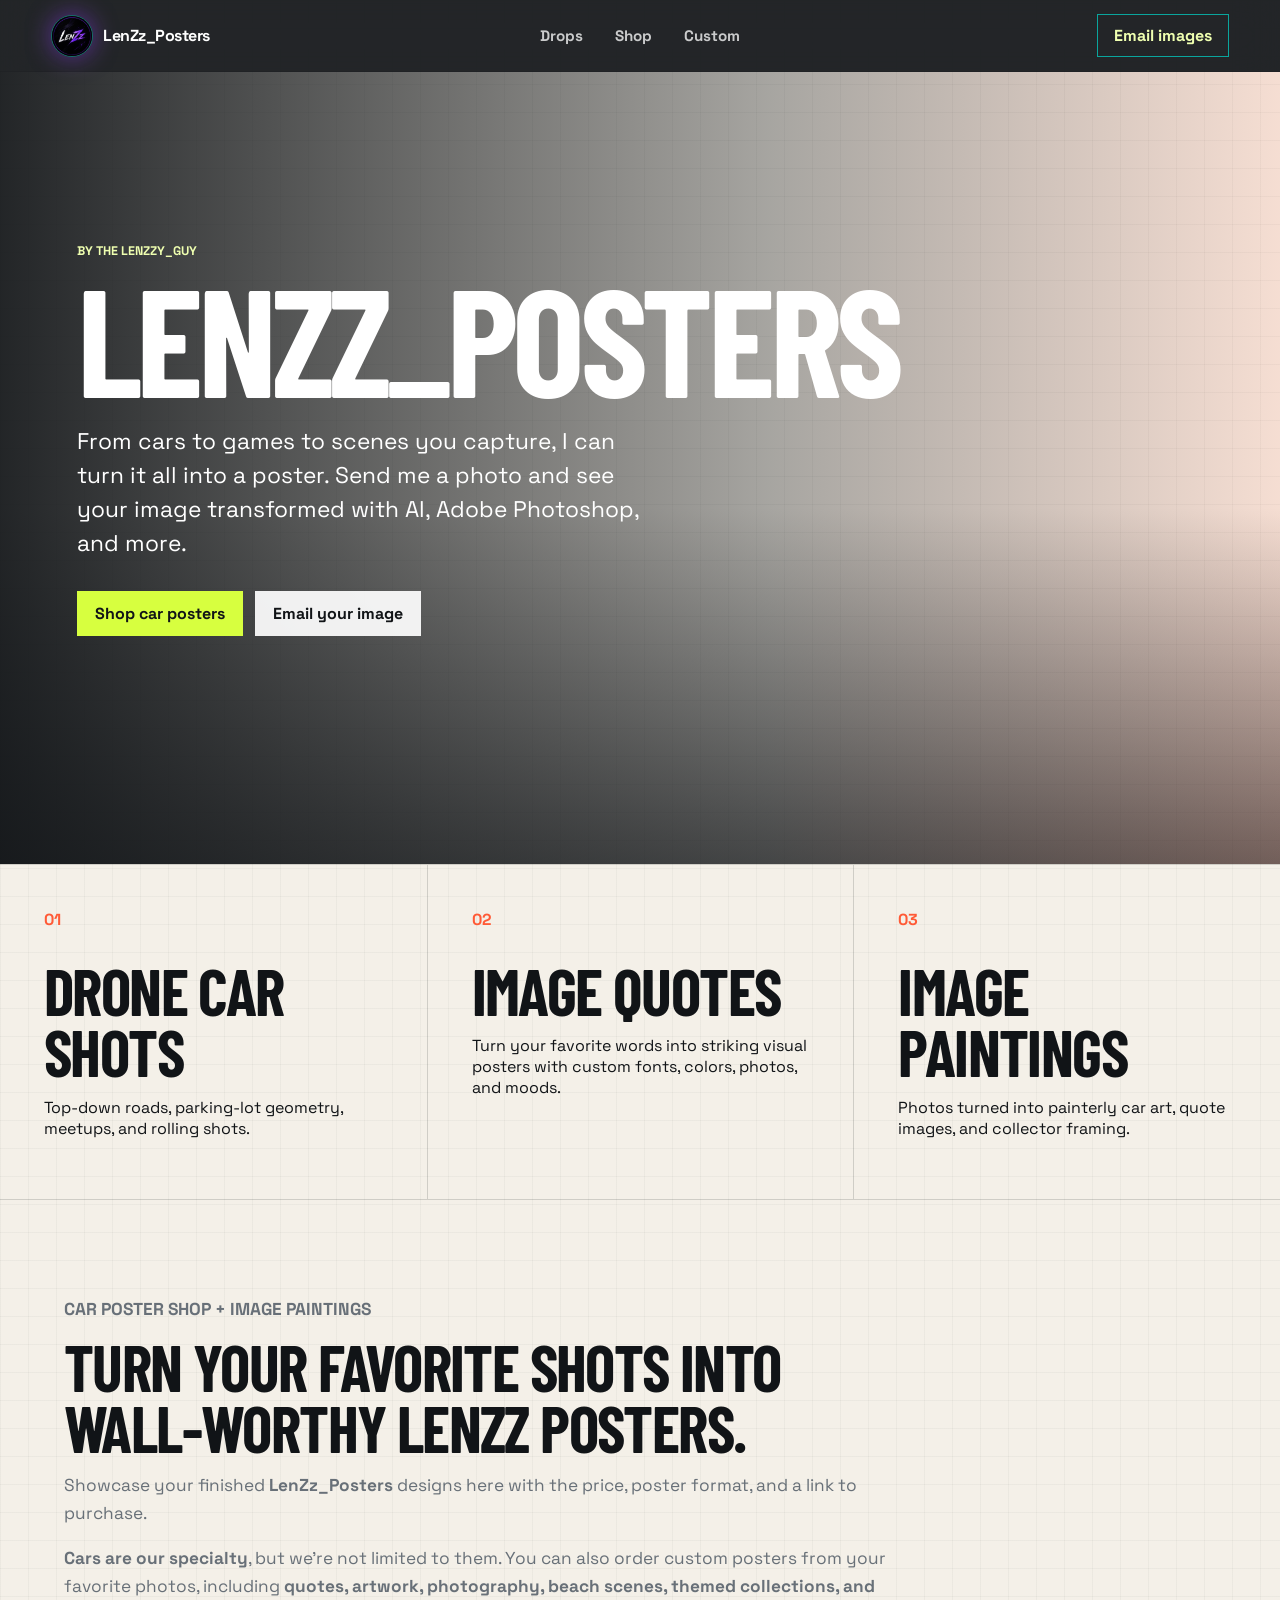
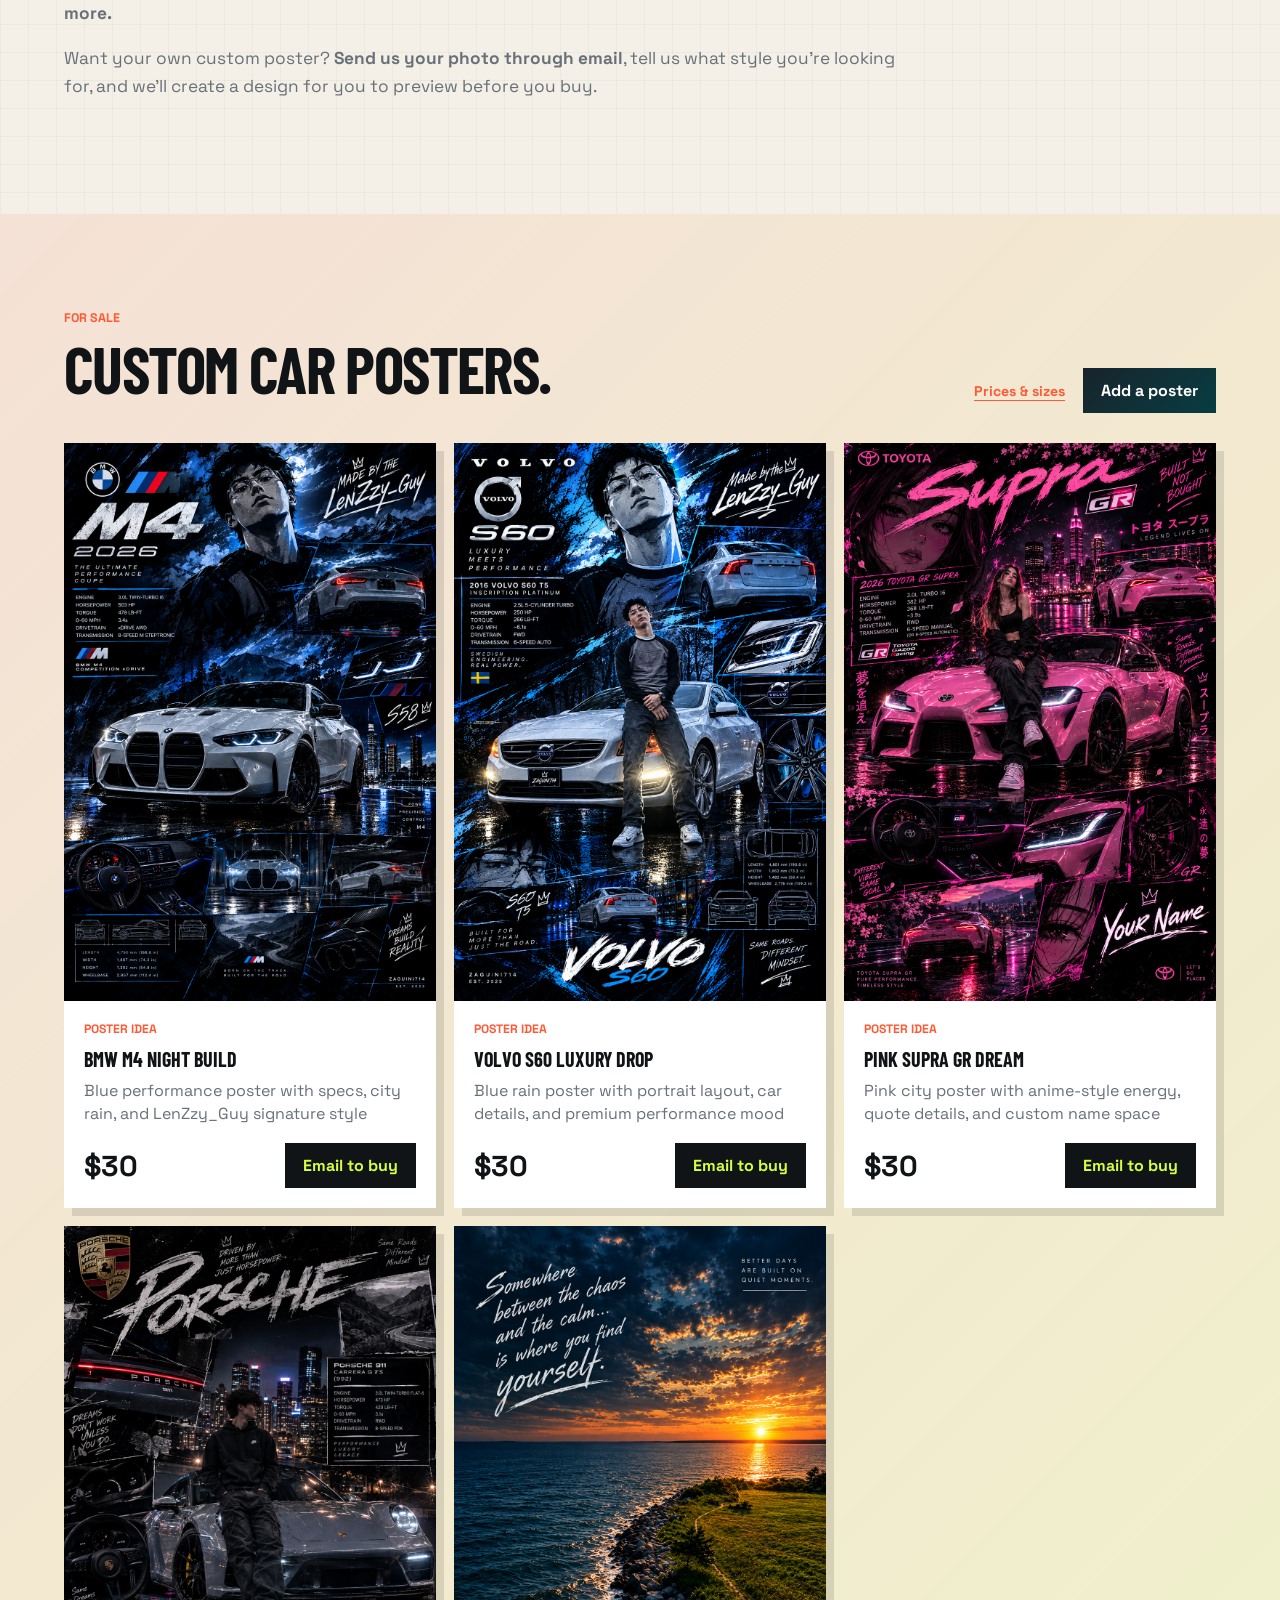
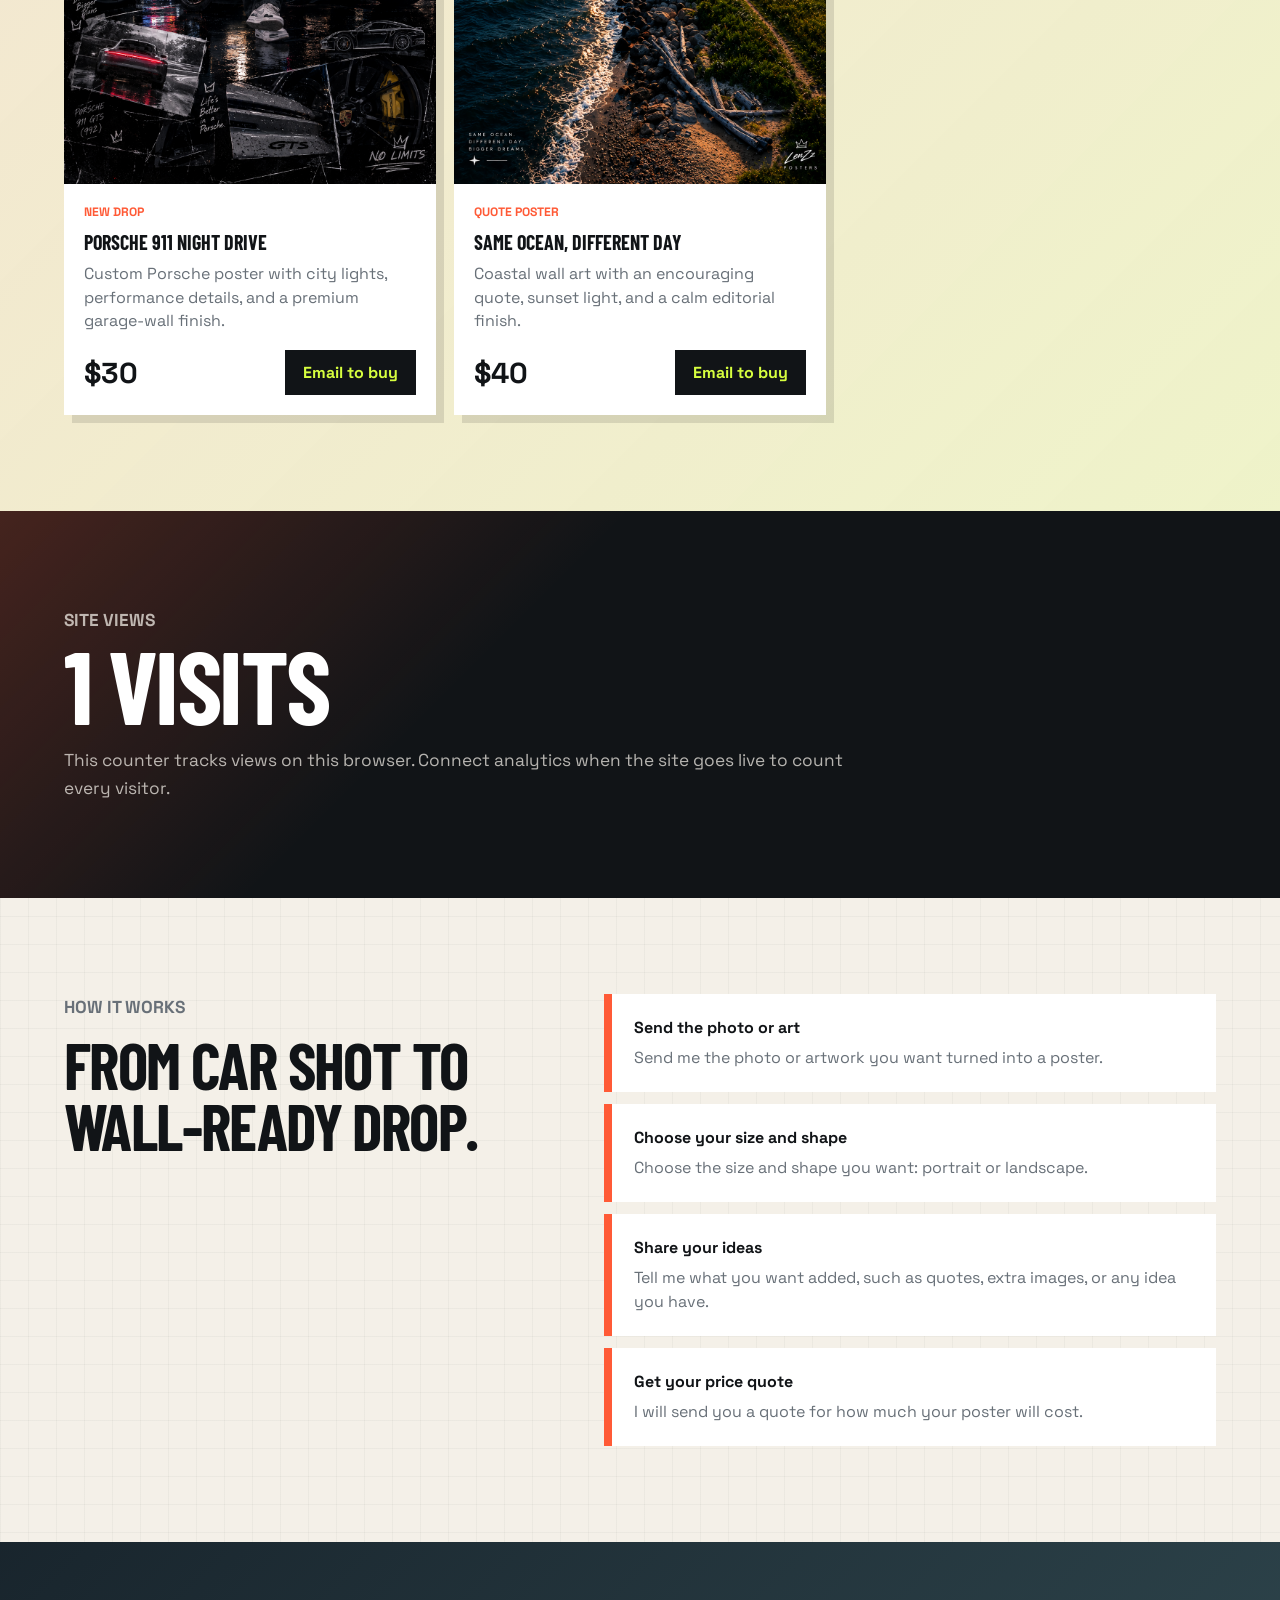
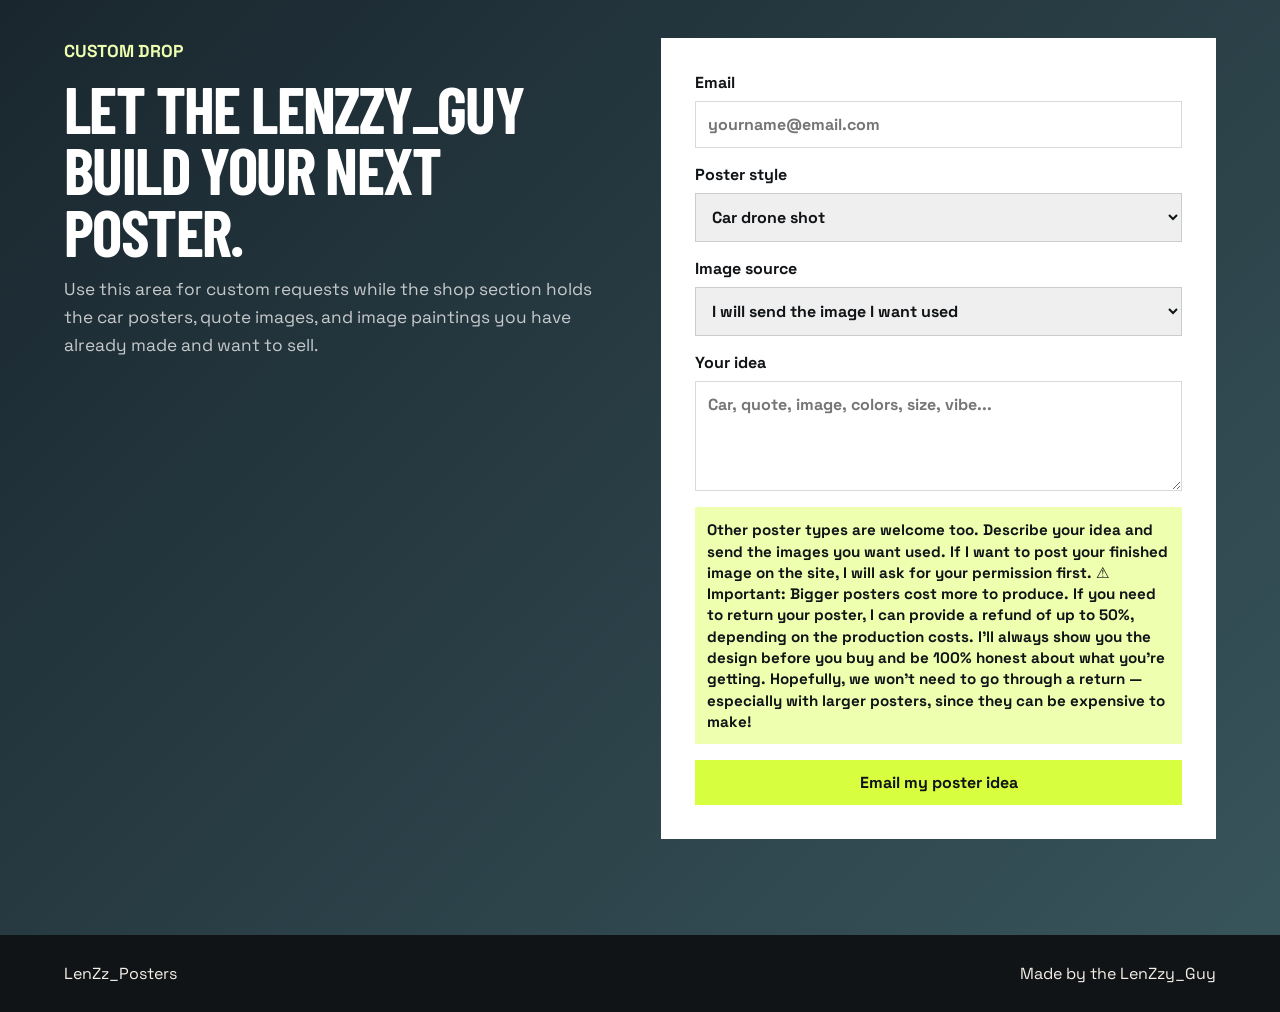
==== commit 057fbce2: "Add image quotes feature" ====
--- a/index.html
+++ b/index.html
@@ -59,8 +59,8 @@
         </article>
         <article>
           <span class="stat">02</span>
-          <h2>Rolling Edits</h2>
-          <p>Motion blur, city light, track-day style, and meet-night poster drops.</p>
+          <h2>Image Quotes</h2>
+          <p>Turn your favorite words into striking visual posters with custom fonts, colors, photos, and moods.</p>
         </article>
         <article>
           <span class="stat">03</span>
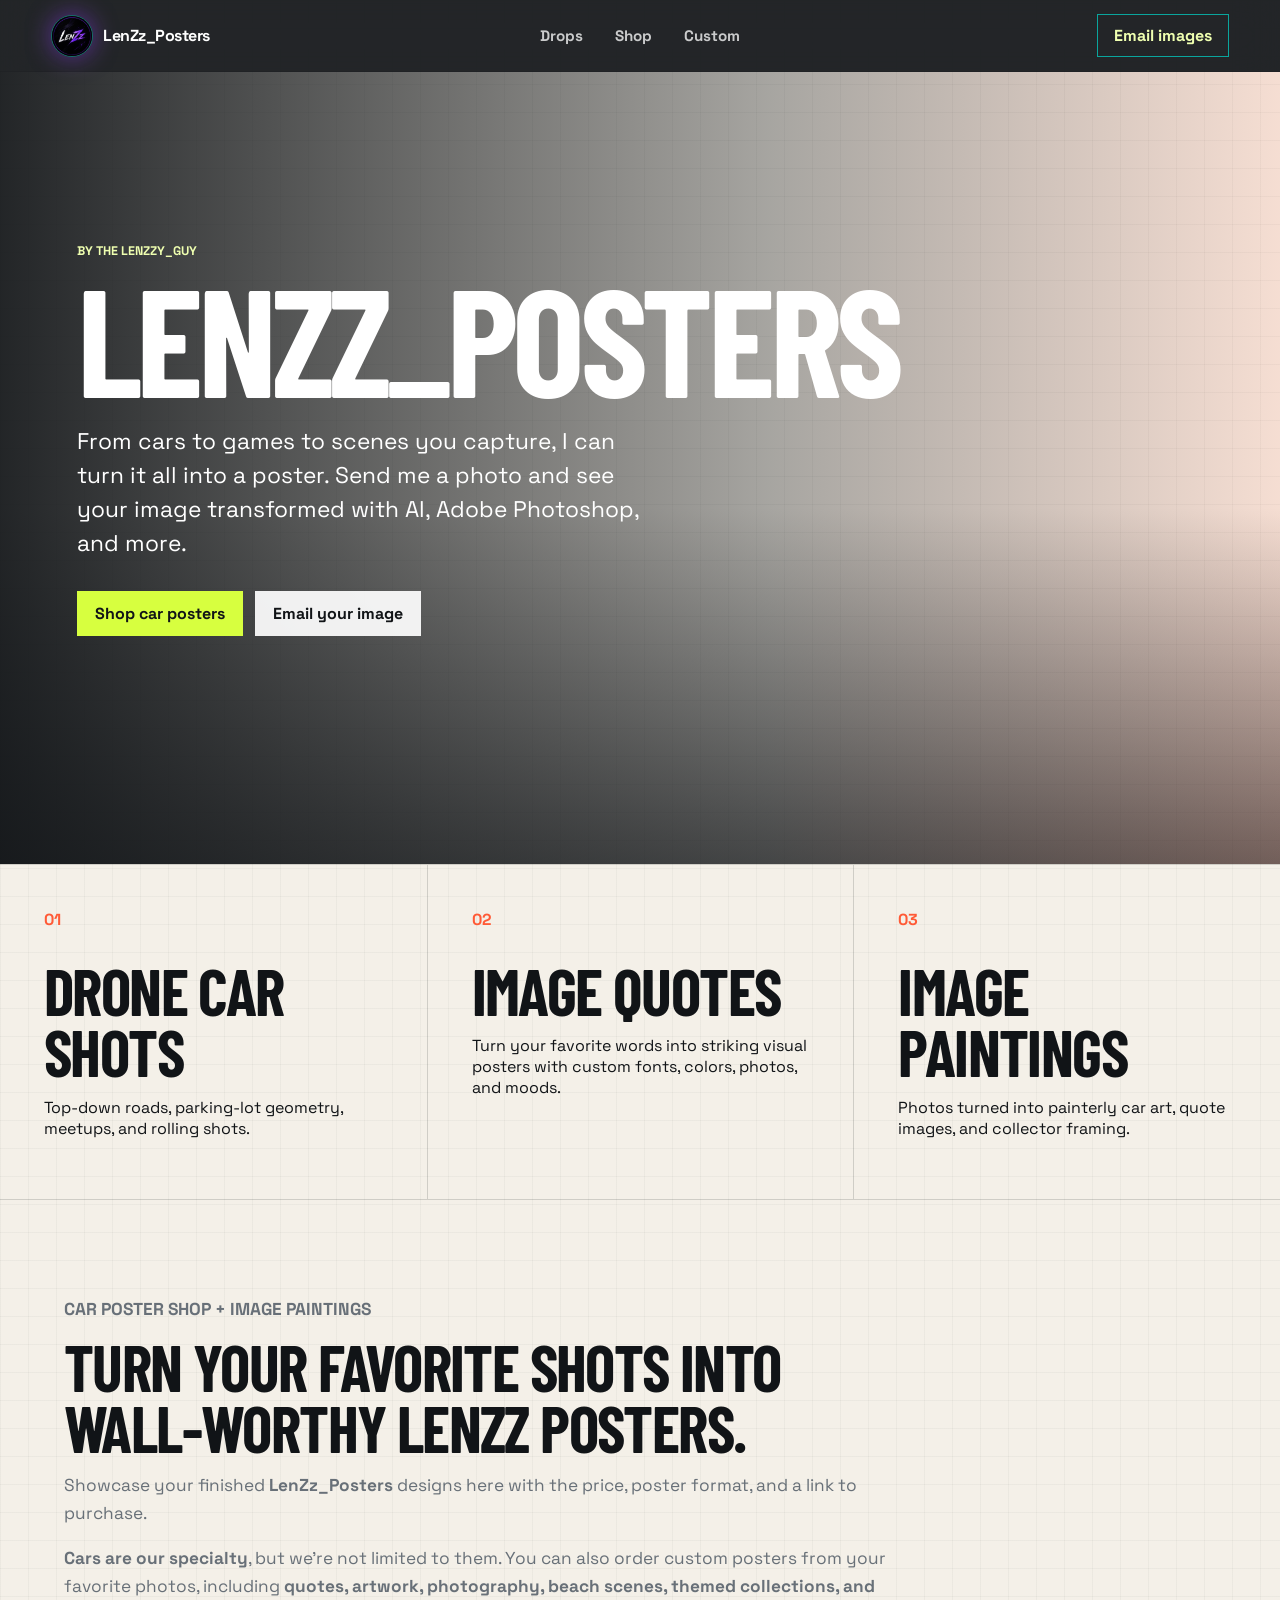
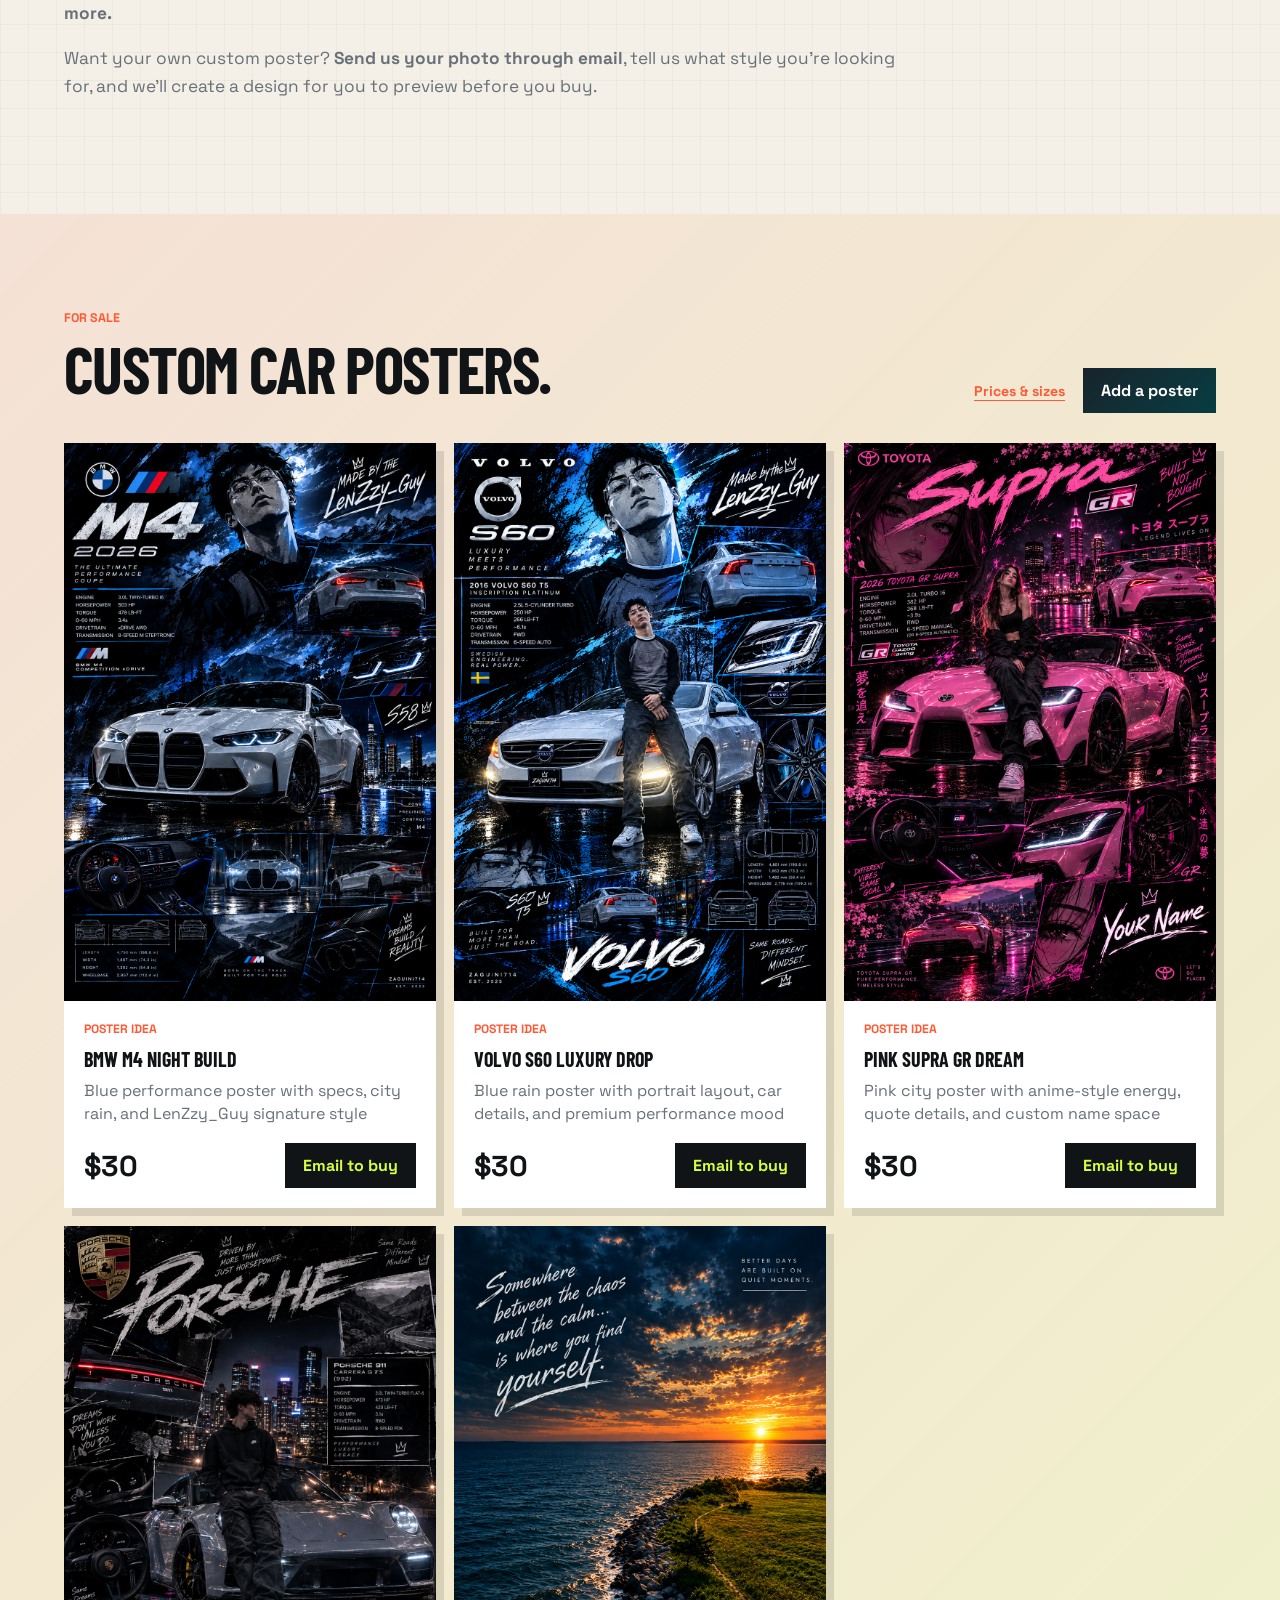
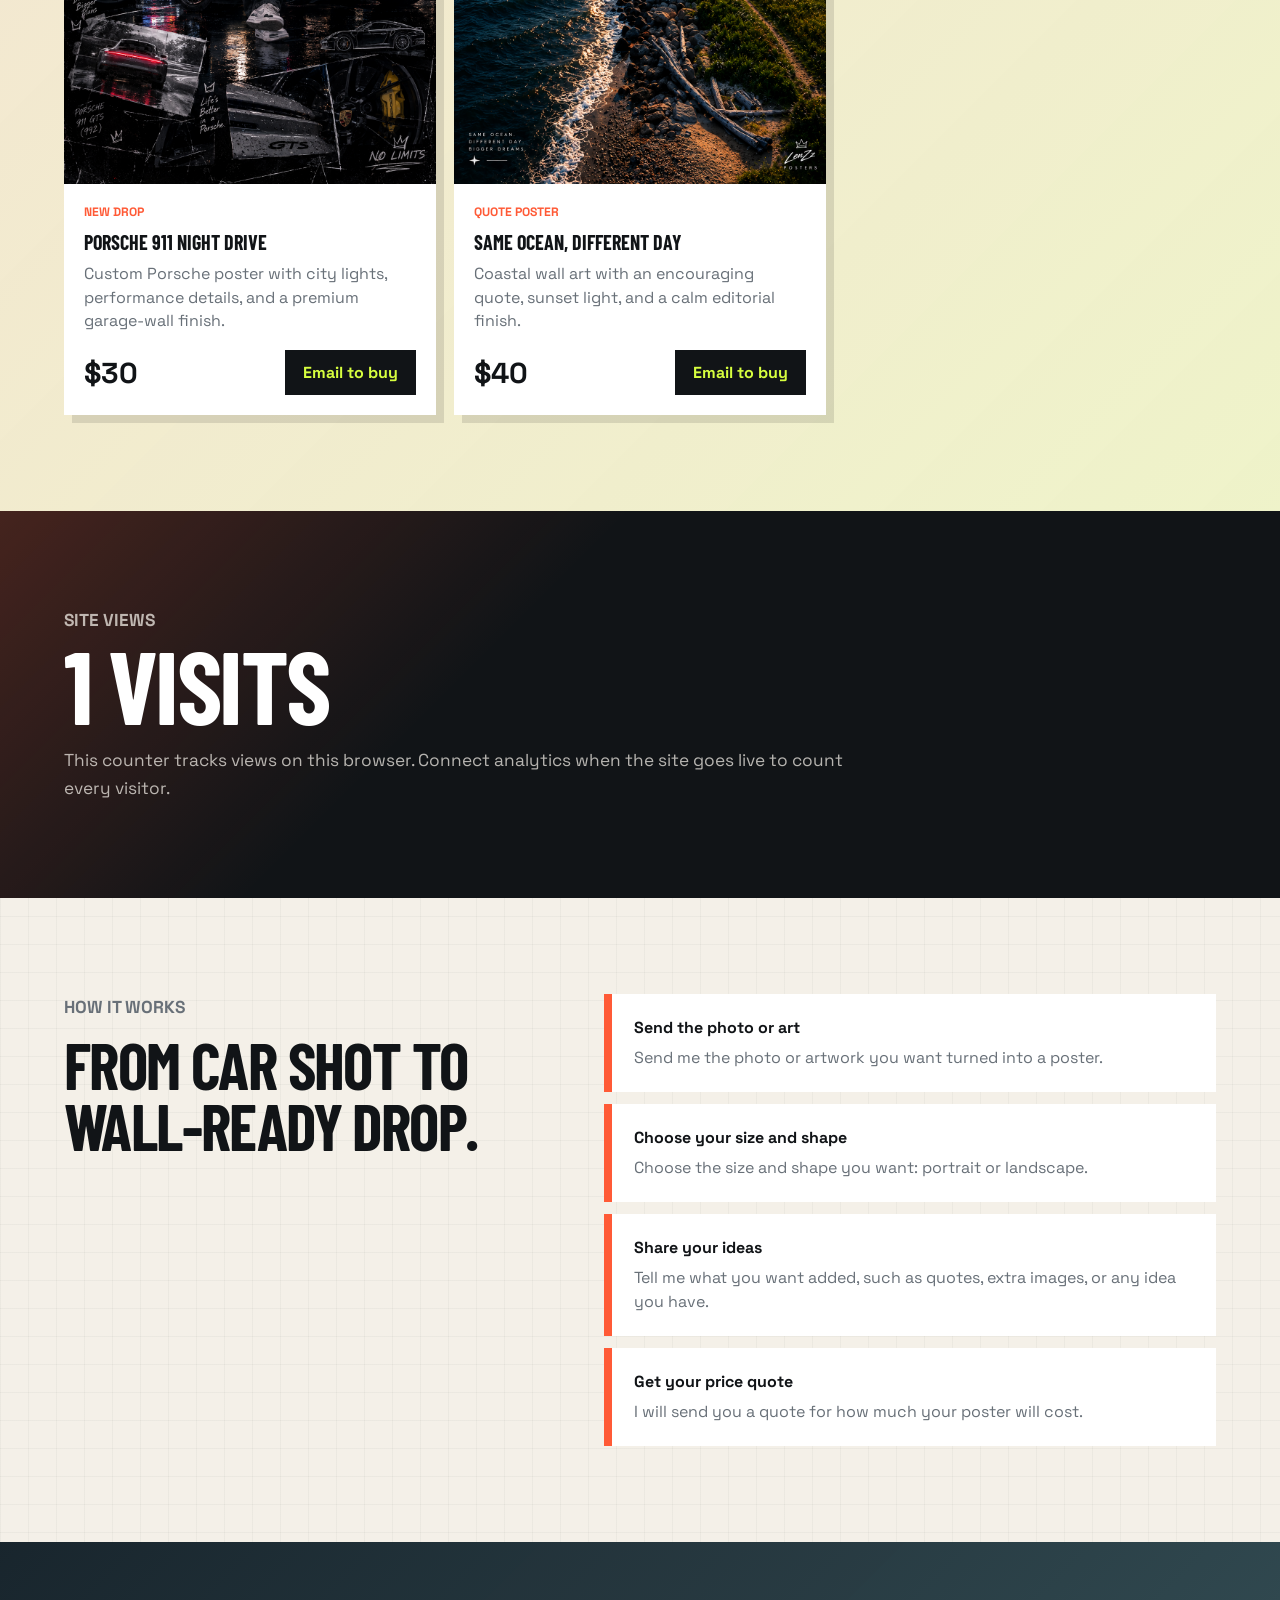
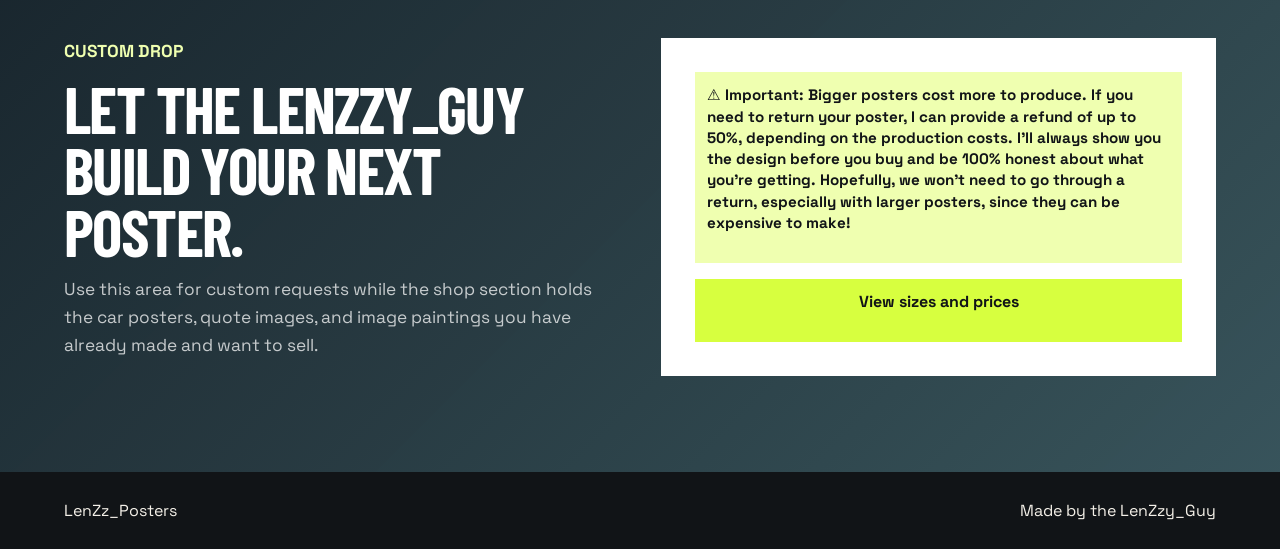
==== commit b5c80d8a: "Update poster ordering flow" ====
--- a/index.html
+++ b/index.html
@@ -113,7 +113,7 @@
               <p>Blue performance poster with specs, city rain, and LenZzy_Guy signature style</p>
               <div class="price-row">
                 <strong>$30</strong>
-                <a href="mailto:Zaguini757@outlook.com?subject=BMW%20M4%20Poster%20Idea%20Order">Email to buy</a>
+                <a href="mailto:Zaguini757@outlook.com">Email to buy</a>
               </div>
             </div>
           </article>
@@ -129,7 +129,7 @@
               <p>Blue rain poster with portrait layout, car details, and premium performance mood</p>
               <div class="price-row">
                 <strong>$30</strong>
-                <a href="mailto:Zaguini757@outlook.com?subject=Volvo%20S60%20Poster%20Idea%20Order">Email to buy</a>
+                <a href="mailto:Zaguini757@outlook.com">Email to buy</a>
               </div>
             </div>
           </article>
@@ -145,7 +145,7 @@
               <p>Pink city poster with anime-style energy, quote details, and custom name space</p>
               <div class="price-row">
                 <strong>$30</strong>
-                <a href="mailto:Zaguini757@outlook.com?subject=Toyota%20Supra%20Poster%20Idea%20Order">Email to buy</a>
+                <a href="mailto:Zaguini757@outlook.com">Email to buy</a>
               </div>
             </div>
           </article>
@@ -161,7 +161,7 @@
               <p>Custom Porsche poster with city lights, performance details, and a premium garage-wall finish.</p>
               <div class="price-row">
                 <strong>$30</strong>
-                <a href="mailto:Zaguini757@outlook.com?subject=ChatGPT%20Poster%20Concept%20Order">Email to buy</a>
+                <a href="mailto:Zaguini757@outlook.com">Email to buy</a>
               </div>
             </div>
           </article>
@@ -179,7 +179,7 @@
               <p>Coastal wall art with an encouraging quote, sunset light, and a calm editorial finish.</p>
               <div class="price-row">
                 <strong>$40</strong>
-                <a href="mailto:Zaguini757@outlook.com?subject=Same%20Ocean%20Poster%20Order">Email to buy</a>
+                <a href="mailto:Zaguini757@outlook.com">Email to buy</a>
               </div>
             </div>
           </article>
@@ -232,48 +232,18 @@
             made and want to sell.
           </p>
         </div>
-        <form class="request-form">
-          <label>
-            Email
-            <input name="email" type="email" placeholder="yourname@email.com" />
-          </label>
-          <label>
-            Poster style
-            <select name="style">
-              <option>Car drone shot</option>
-              <option>Rolling car edit</option>
-              <option>Beach car collection</option>
-              <option>Quote image</option>
-              <option>Image painting</option>
-              <option>Other poster type</option>
-              <option>Full custom bundle</option>
-            </select>
-          </label>
-          <label>
-            Image source
-            <select name="source">
-              <option>I will send the image I want used</option>
-              <option>I need help choosing one of my images</option>
-              <option>I only have a quote idea</option>
-            </select>
-          </label>
-          <label>
-            Your idea
-            <textarea name="idea" rows="4" placeholder="Car, quote, image, colors, size, vibe..."></textarea>
-          </label>
+        <div class="custom-action">
           <p class="form-note">
-            Other poster types are welcome too. Describe your idea and send the
-            images you want used. If I want to post your finished image on the
-            site, I will ask for your permission first. ⚠️ <strong>Important:</strong>
-            Bigger posters cost more to produce. If you need to return your
-            poster, I can provide a <strong>refund of up to 50%</strong>,
-            depending on the production costs. I’ll always show you the design
-            <strong>before you buy</strong> and be 100% honest about what you’re
-            getting. Hopefully, we won’t need to go through a return —
-            especially with larger posters, since they can be expensive to make!
-          </p>
-          <a class="button primary" href="mailto:Zaguini757@outlook.com?subject=Custom%20LenZz_Posters%20Request">Email my poster idea</a>
-        </form>
+            ⚠️ <strong>Important:</strong> Bigger posters cost more to produce.
+            If you need to return your poster, I can provide a
+            <strong>refund of up to 50%</strong>, depending on the production
+            costs. I’ll always show you the design <strong>before you buy</strong>
+            and be 100% honest about what you’re getting. Hopefully, we won’t
+            need to go through a return, especially with larger posters, since
+            they can be expensive to make!
+          </p>
+          <a class="button primary" href="sizes.html">View sizes and prices</a>
+        </div>
       </section>
     </main>
 
--- a/styles.css
+++ b/styles.css
@@ -838,32 +838,12 @@
   color: rgba(255, 255, 255, 0.74);
 }
 
-.request-form {
+.custom-action {
   background: var(--white);
   color: var(--ink);
   display: grid;
   gap: 16px;
   padding: clamp(22px, 4vw, 34px);
-}
-
-label {
-  display: grid;
-  font-weight: 900;
-  gap: 8px;
-}
-
-select,
-input,
-textarea {
-  border: 1px solid var(--line);
-  color: var(--ink);
-  font: inherit;
-  padding: 12px;
-  width: 100%;
-}
-
-textarea {
-  resize: vertical;
 }
 
 .form-note {
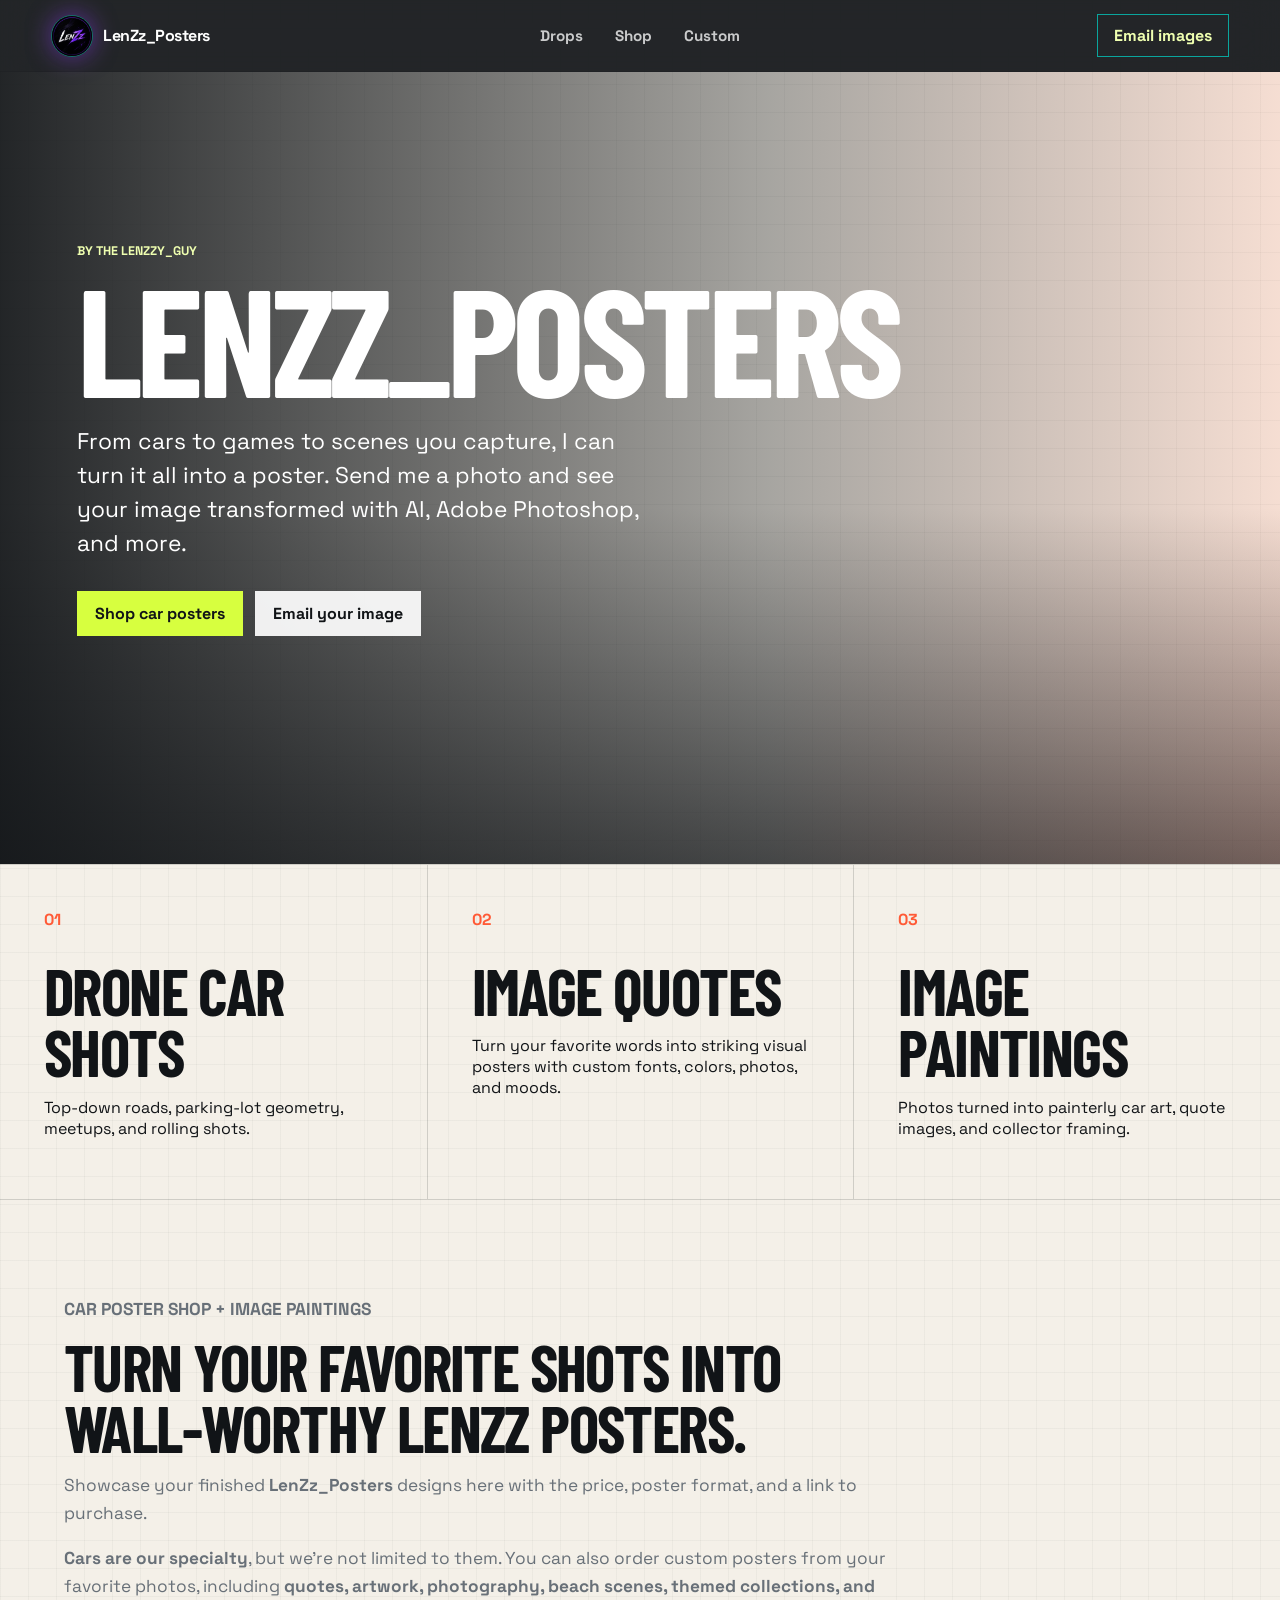
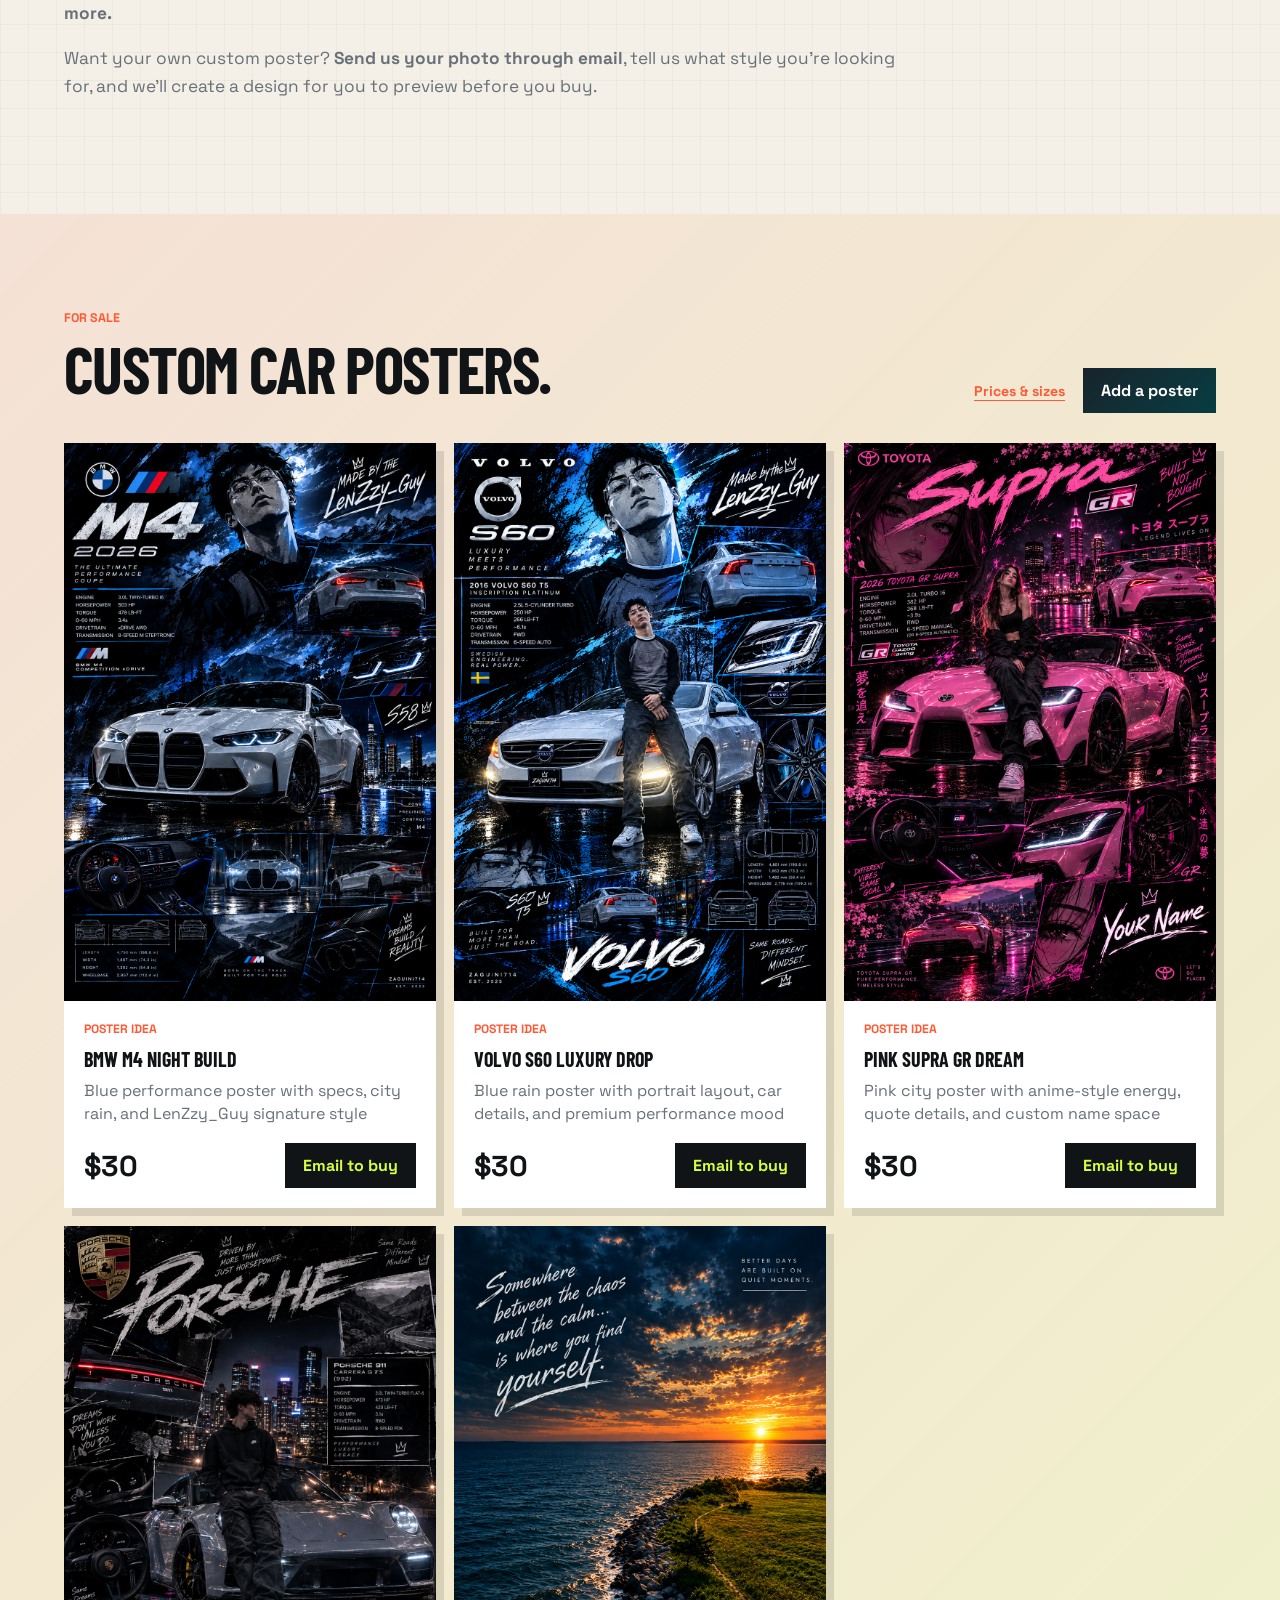
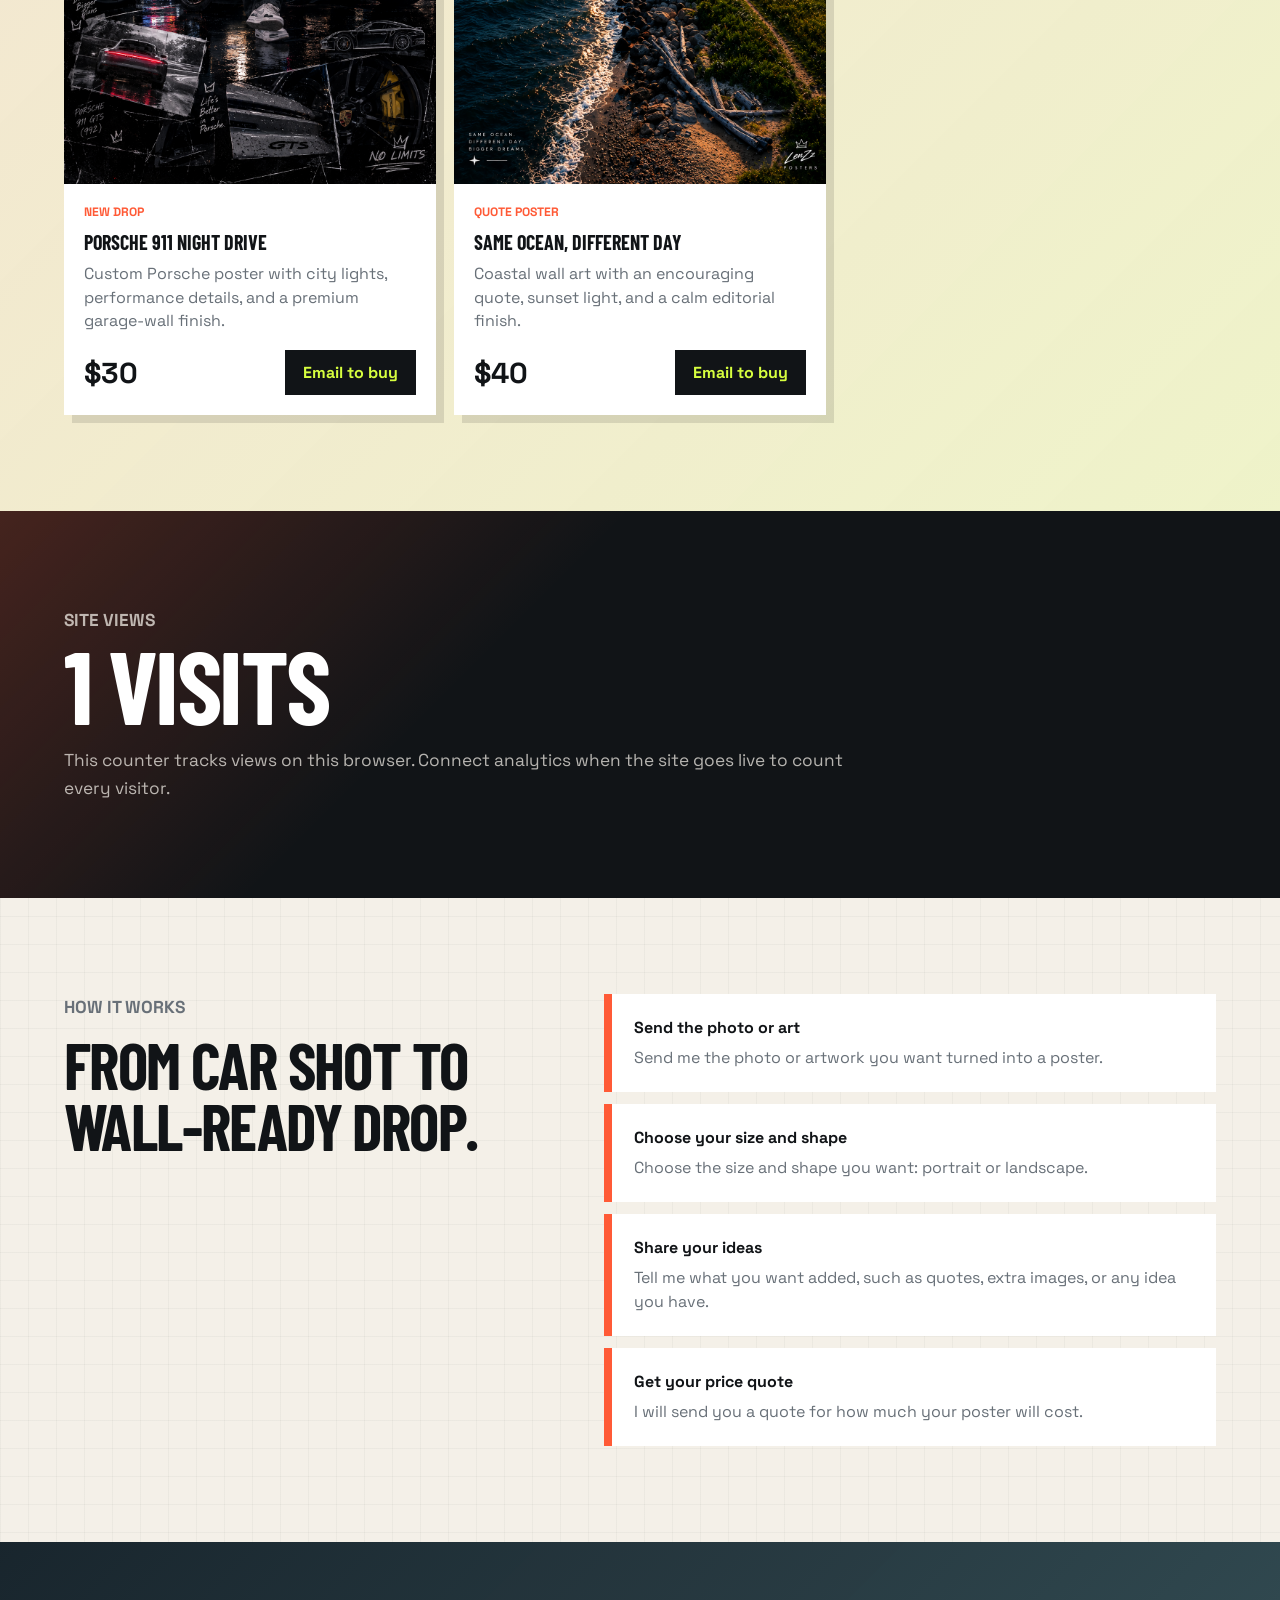
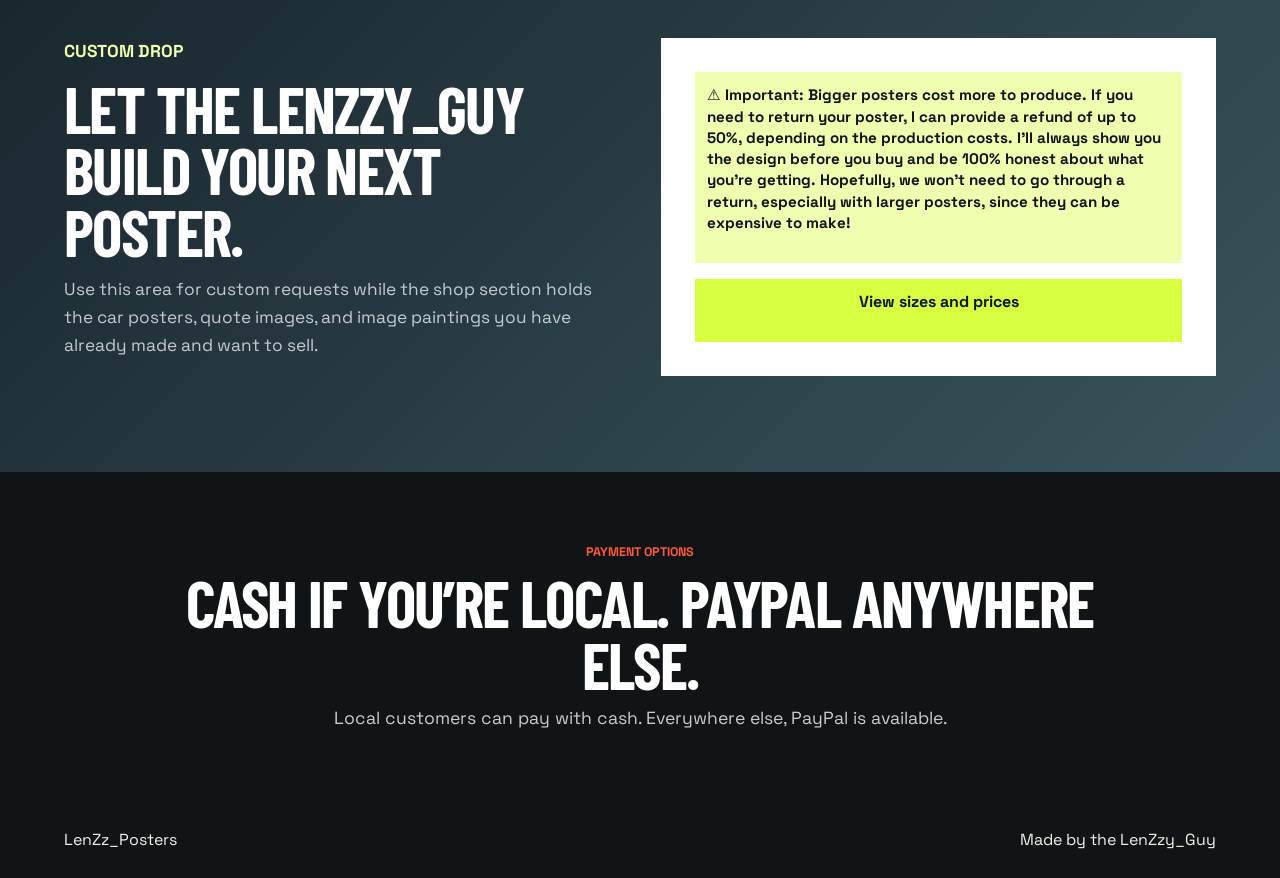
==== commit 471d8a6c: "Add payment options notice" ====
--- a/index.html
+++ b/index.html
@@ -247,6 +247,12 @@
       </section>
     </main>
 
+    <section class="payment-banner" aria-label="Payment options">
+      <p class="eyebrow">Payment options</p>
+      <h2>Cash if you’re local. PayPal anywhere else.</h2>
+      <p>Local customers can pay with cash. Everywhere else, PayPal is available.</p>
+    </section>
+
     <footer class="site-footer">
       <span>LenZz_Posters</span>
       <span>Made by the LenZzy_Guy</span>
--- a/styles.css
+++ b/styles.css
@@ -668,6 +668,32 @@
   font-size: 1.1rem;
 }
 
+.custom-options {
+  display: grid;
+  gap: 18px;
+  margin-top: 34px;
+}
+
+.custom-options h2 {
+  margin: 0;
+}
+
+.custom-options article {
+  background: var(--white);
+  border-left: 6px solid var(--red);
+  padding: 22px 24px;
+}
+
+.custom-options h3 {
+  margin: 0;
+}
+
+.custom-options p {
+  color: var(--muted);
+  line-height: 1.55;
+  margin: 10px 0 0;
+}
+
 .size-warning {
   background: #efffb0;
   border-left: 6px solid var(--red);
@@ -678,6 +704,27 @@
 
 .sizes-back {
   margin-top: 28px;
+}
+
+.payment-banner {
+  background: var(--ink);
+  color: var(--white);
+  padding: clamp(36px, 6vw, 72px) clamp(18px, 5vw, 70px);
+  text-align: center;
+}
+
+.payment-banner h2 {
+  color: var(--white);
+  font-size: clamp(2rem, 5vw, 4.5rem);
+  margin: 8px auto 12px;
+  max-width: 1000px;
+}
+
+.payment-banner p:last-child {
+  color: rgba(255, 255, 255, 0.78);
+  font-size: 1.1rem;
+  margin: 0 auto;
+  max-width: 680px;
 }
 
 .tool-card {
